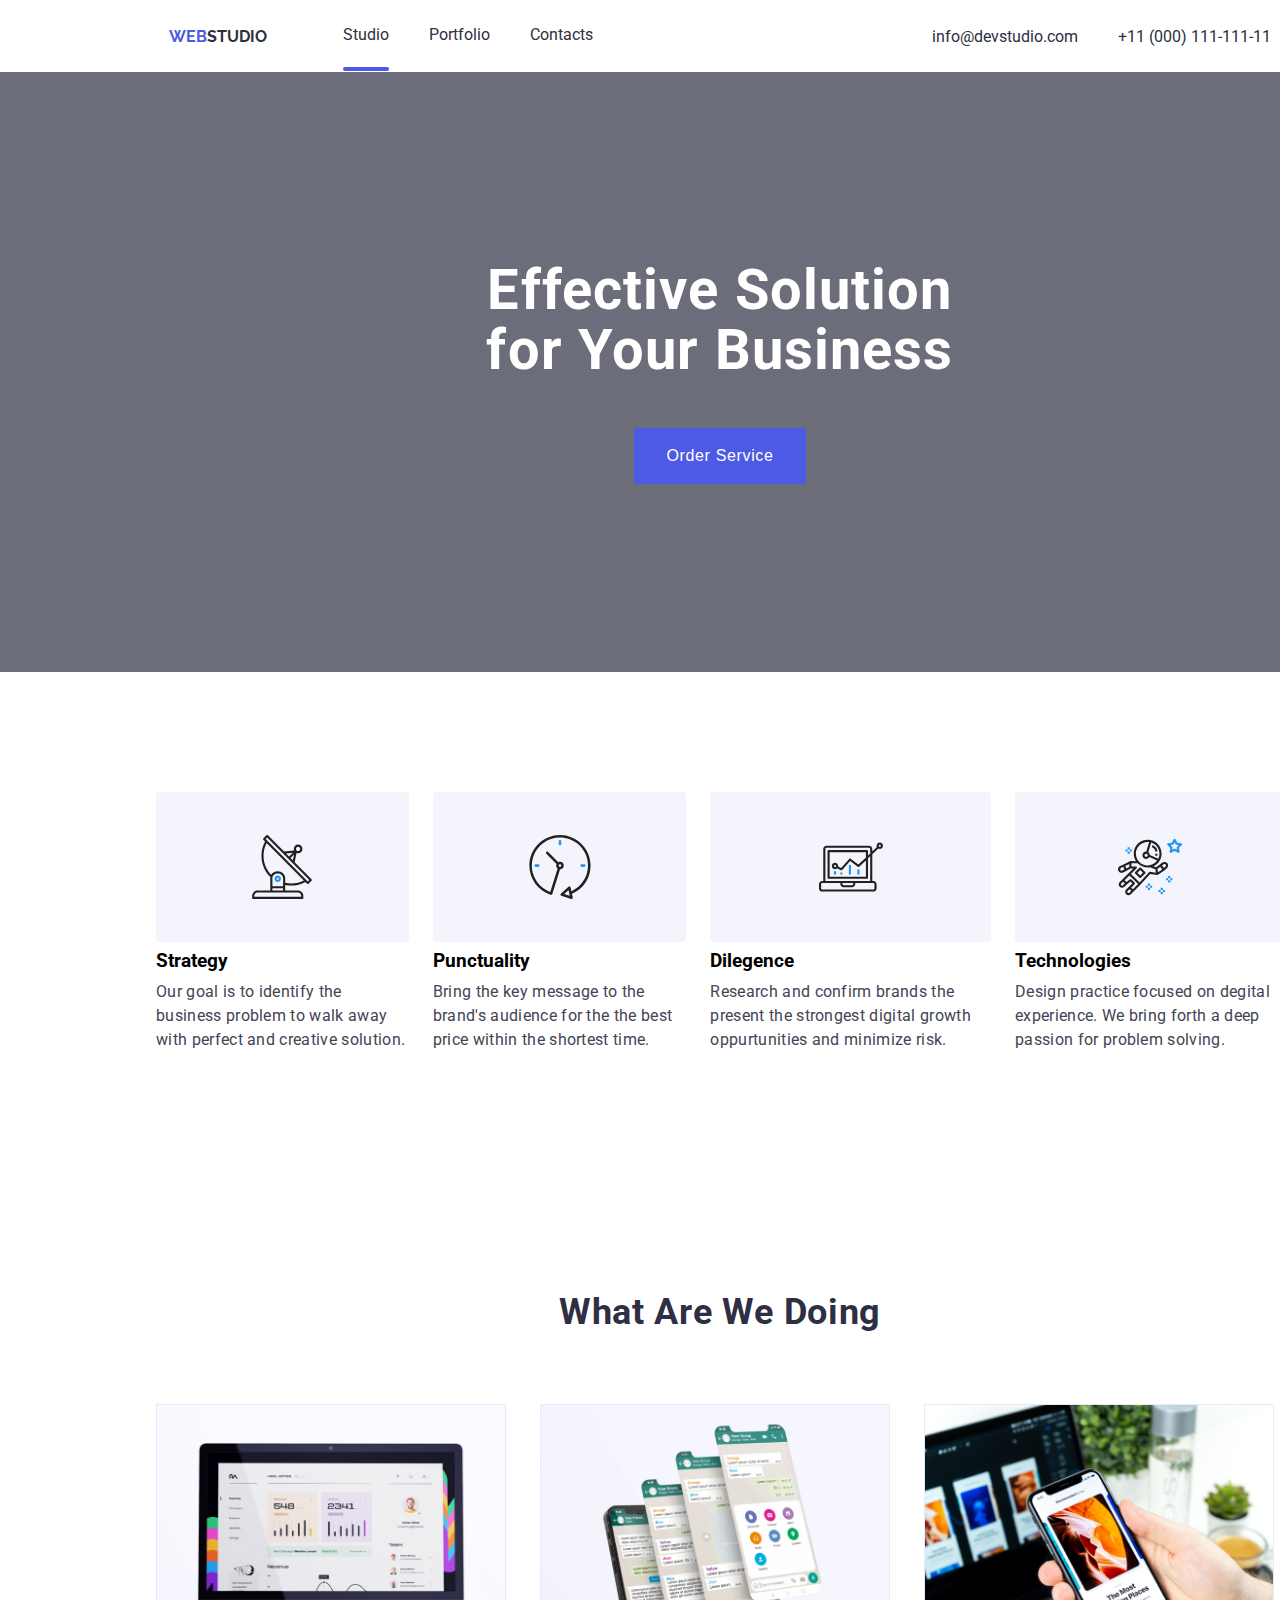
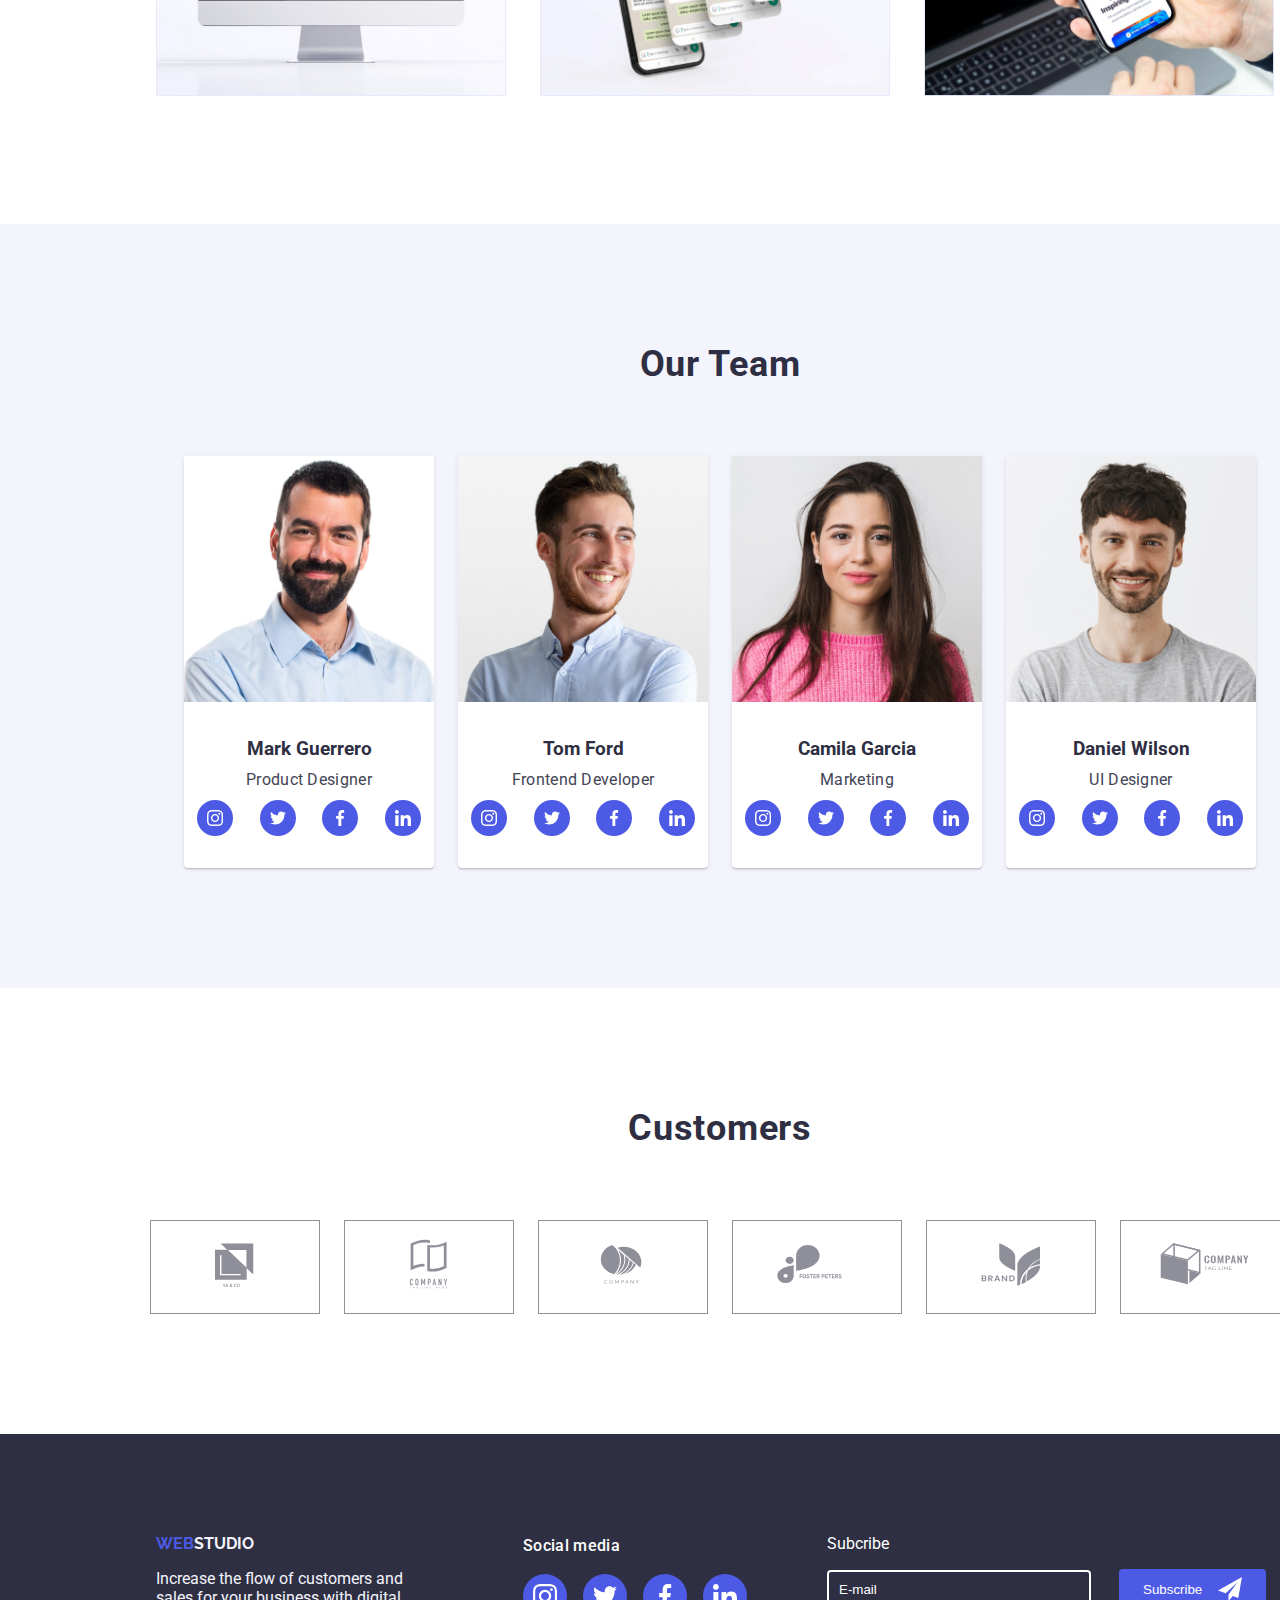
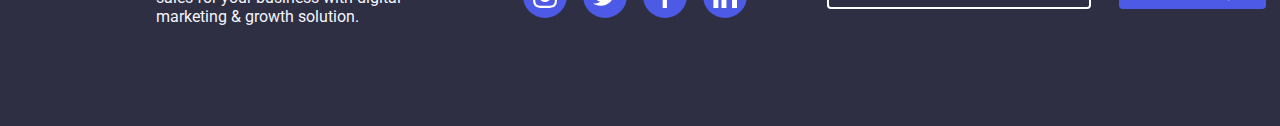
==== index.html @ 5766a7dd "Initial commit" ====
<!DOCTYPE html>
<html lang="en">
  <head>
    <meta charset="UTF-8" />
    <meta name="viewport" content="width=device-width, initial-scale=1.0" />
    <title>Homework#6</title>
    <link rel="preconnect" href="https://fonts.googleapis.com" />
    <link rel="preconnect" href="https://fonts.gstatic.com" crossorigin />
    <link
      href="https://fonts.googleapis.com/css2?family=Montserrat:wght@400;700&family=Roboto:wght@400;500;700;900&display=swap"
      rel="stylesheet"
    />
    <link rel="preconnect" href="https://fonts.googleapis.com" />
    <link rel="preconnect" href="https://fonts.gstatic.com" crossorigin />
    <link
      href="https://fonts.googleapis.com/css2?family=Montserrat:wght@400;700&family=Raleway:wght@800&family=Roboto:wght@400;500;700;900&display=swap"
      rel="stylesheet"
    />
    <link rel="stylesheet" href="./css/styles.css" />
  </head>
  <body>
    <!-- HEADER -->
    <header class="header container d-flex">
      <div class="d-flex">
        <a class="header-logo link" href="webstudio" alt="logo">
          <h4><span>WEB</span>STUDIO</h4>
        </a>
        <nav class="header-nav">
          <ul class="header-list list">
            <li>
              <a class="header-link link active" href="./index.html">Studio</a>
            </li>
            <li>
              <a class="header-link link" href="./portfolio.html">Portfolio</a>
            </li>
            <li>
              <a class="header-link link" href="contacts">Contacts</a>
            </li>
          </ul>
        </nav>
      </div>
      <ul class="header-contact list">
        <li>
          <a class="link contacts" href="mailto:info@devstudio.com"
            >info@devstudio.com</a
          >
        </li>
        <li>
          <a class="link cotacts" href="tel:+11(000)111-111-11"
            >+11 (000) 111-111-11</a
          >
        </li>
      </ul>
    </header>
    <!-- MAIN -->
    <main>
      <section class="hero hero-bg">
        <h1 class="hero-txt">
          Effective Solution <br />
          for Your Business
        </h1>
        <button type="button" class="hero-btn" data-modal-open>
          Order Service
        </button>
        <div class="backdrop is-hidden" data-modal>
          <div class="modal">
            <button type="button" class="modal-close-btn" data-modal-close>
              <svg width="18" height="18">
                <use href="./images/icons.svg#close"></use>
              </svg>
            </button>

            <h4 class="service-form-label">
              Leave your contacts and we will call you back
            </h4>
            <form class="service-form">
              <label for="name" class="service-label">
                <span class="input-label">Name</span>
                <input type="text" class="service-input" />
                <svg width="18" height="18" class="service-icon">
                  <use href="./images/icons.svg#person"></use>
                </svg>
              </label>
              <label for="name" class="service-label">
                <span class="input-label">Phone</span>
                <input type="text" class="service-input" />
                <svg width="18" height="18" class="service-icon">
                  <use href="./images/icons.svg#phone"></use>
                </svg>
              </label>
              <label for="name" class="service-label">
                <span class="input-label">Email</span>
                <input type="text" class="service-input" />
                <svg width="18" height="18" class="service-icon">
                  <use href="./images/icons.svg#email"></use>
                </svg>
              </label>
              <label for="comment" class="service-label">
                <span class="input-label">Comment</span>
                <textarea
                  class="service-comment"
                  rows="8"
                  placeholder="Text input"
                ></textarea>
              </label>
              <label for="agree" class="service-agree">
                <input type="checkbox" name="agree" class="agree-checkbox" />
                <svg width="16" height="16" class="agree-checkmark">
                  <use href="./images/icons.svg#checkbox"></use>
                </svg>
                <span class="agree-text">
                  I accept the terms and condition of the
                  <a href="#">Privacy Policy</a>
                </span>
              </label>
              <button class="modal-send" type="submit">Send</button>
            </form>
          </div>
        </div>
      </section>
      <section class="benefit-list section container d-flex">
        <ul class="list">
          <li class="benefit-item">
            <div class="benefit-list-icon">
              <svg width="64" hieght="64">
                <use href="./images/icons.svg#antenna-1"></use>
              </svg>
            </div>
            <h3>Strategy</h3>
            <p class="p-text">
              Our goal is to identify the business problem to walk away with
              perfect and creative solution.
            </p>
          </li>
          <li class="benefit-item">
            <div class="benefit-list-icon">
              <svg width="64" hieght="64">
                <use href="./images/icons.svg#clock-1"></use>
              </svg>
            </div>
            <h3>Punctuality</h3>
            <p class="p-text">
              Bring the key message to the brand's audience for the the best
              price within the shortest time.
            </p>
          </li>
          <li class="benefit-item">
            <div class="benefit-list-icon">
              <svg width="64" hieght="64">
                <use href="./images/icons.svg#diagram-1"></use>
              </svg>
            </div>
            <h3>Dilegence</h3>
            <p class="p-text">
              Research and confirm brands the present the strongest digital
              growth oppurtunities and minimize risk.
            </p>
          </li>
          <li class="benefit-item">
            <div class="benefit-list-icon">
              <svg width="64" hieght="64">
                <use href="./images/icons.svg#astronaut-1"></use>
              </svg>
            </div>
            <h3>Technologies</h3>
            <p class="p-text">
              Design practice focused on degital experience. We bring forth a
              deep passion for problem solving.
            </p>
          </li>
        </ul>
      </section>

      <section class="wedo section container">
        <h2 class="section-title">What Are We Doing</h2>
        <ul class="list">
          <li class="wedo-item">
            <img
              src="./images/img1_Rectangle.jpg"
              alt="Desktop Monitoring"
              width="350"
            />
          </li>
          <li class="wedo-item">
            <img
              src="./images/img2_Rectangle.jpg"
              alt="Mobile Monitoring"
              width="350"
            />
          </li>
          <li class="wedo-item">
            <img
              src="./images/img3_Rectangle.jpg"
              alt="Mobile and Desktop Monitoring"
              width="350"
            />
          </li>
        </ul>
      </section>

      <section class="team section container">
        <h2 class="section-title">Our Team</h2>
        <ul class="list">
          <li class="team-item">
            <img
              class="team-image"
              src="./images/img1_Tcard.jpg"
              alt="Photo of Product Designer"
              width="250"
            />
            <div class="team-caption">
              <h3 class="team-name">Mark Guerrero</h3>
              <p class="p-text">Product Designer</p>
              <div class="team-socials">
                <a class="team-socials-icon">
                  <svg width="16" height="16">
                    <use href="./images/icons.svg#instagram-2"></use>
                  </svg>
                </a>
                <a class="team-socials-icon">
                  <svg width="16" height="16">
                    <use href="./images/icons.svg#twitter-1"></use>
                  </svg>
                </a>
                <a class="team-socials-icon">
                  <svg width="16" height="16">
                    <use href="./images/icons.svg#facebook-1"></use>
                  </svg>
                </a>
                <a class="team-socials-icon">
                  <svg width="16" height="16">
                    <use href="./images/icons.svg#linkedin-1"></use>
                  </svg>
                </a>
              </div>
            </div>
          </li>
          <li class="team-item">
            <img
              class="team-image"
              src="./images/img2_Tcard.jpg"
              alt="Photo of Frontend Developer"
              width="250"
            />
            <div>
              <h3 class="team-name">Tom Ford</h3>
              <p class="p-text">Frontend Developer</p>
              <div class="team-socials">
                <a class="team-socials-icon">
                  <svg width="16" height="16">
                    <use href="./images/icons.svg#instagram-2"></use>
                  </svg>
                </a>
                <a class="team-socials-icon">
                  <svg width="16" height="16">
                    <use href="./images/icons.svg#twitter-1"></use>
                  </svg>
                </a>
                <a class="team-socials-icon">
                  <svg width="16" height="16">
                    <use href="./images/icons.svg#facebook-1"></use>
                  </svg>
                </a>
                <a class="team-socials-icon">
                  <svg width="16" height="16">
                    <use href="./images/icons.svg#linkedin-1"></use>
                  </svg>
                </a>
              </div>
            </div>
          </li>
          <li class="team-item">
            <img
              class="team-image"
              src="./images/img3_Tcard.jpg"
              alt="Photo of Marketing"
              width="250"
            />
            <div>
              <h3 class="team-name">Camila Garcia</h3>
              <p class="p-text">Marketing</p>
              <div class="team-socials">
                <a class="team-socials-icon">
                  <svg width="16" height="16">
                    <use href="./images/icons.svg#instagram-2"></use>
                  </svg>
                </a>
                <a class="team-socials-icon">
                  <svg width="16" height="16">
                    <use href="./images/icons.svg#twitter-1"></use>
                  </svg>
                </a>
                <a class="team-socials-icon">
                  <svg width="16" height="16">
                    <use href="./images/icons.svg#facebook-1"></use>
                  </svg>
                </a>
                <a class="team-socials-icon">
                  <svg width="16" height="16">
                    <use href="./images/icons.svg#linkedin-1"></use>
                  </svg>
                </a>
              </div>
            </div>
          </li>
          <li class="team-item">
            <img
              class="team-image"
              src="./images/img4_Tcard.jpg"
              alt="Photo of UI Designer"
              width="250"
            />
            <div>
              <h3 class="team-name">Daniel Wilson</h3>
              <p class="p-text">UI Designer</p>
              <div class="team-socials">
                <a class="team-socials-icon">
                  <svg width="16" height="16">
                    <use href="./images/icons.svg#instagram-2"></use>
                  </svg>
                </a>
                <a class="team-socials-icon">
                  <svg width="16" height="16">
                    <use href="./images/icons.svg#twitter-1"></use>
                  </svg>
                </a>
                <a class="team-socials-icon">
                  <svg width="16" height="16">
                    <use href="./images/icons.svg#facebook-1"></use>
                  </svg>
                </a>
                <a class="team-socials-icon">
                  <svg width="16" height="16">
                    <use href="./images/icons.svg#linkedin-1"></use>
                  </svg>
                </a>
              </div>
            </div>
          </li>
        </ul>
      </section>
      <section class="customers container section">
        <h2 class="section-title">Customers</h2>
        <ul class="customers-list list">
          <li class="customer-icon">
            <a href="#">
              <svg width="104" height="56">
                <use href="./images/icons.svg#Logo-6"></use>
              </svg>
            </a>
          </li>
          <li class="customer-icon">
            <a href="#">
              <svg width="104" height="56">
                <use href="./images/icons.svg#Logo-5"></use>
              </svg>
            </a>
          </li>
          <li class="customer-icon">
            <a href="#">
              <svg width="104" height="56">
                <use href="./images/icons.svg#Logo-4"></use>
              </svg>
            </a>
          </li>
          <li class="customer-icon">
            <a href="#">
              <svg width="104" height="56">
                <use href="./images/icons.svg#Logo-2"></use>
              </svg>
            </a>
          </li>
          <li class="customer-icon">
            <a href="#">
              <svg width="104" height="56">
                <use href="./images/icons.svg#Logo"></use>
              </svg>
            </a>
          </li>
          <li class="customer-icon">
            <a href="#">
              <svg width="104" height="56">
                <use href="./images/icons.svg#Logo-1"></use>
              </svg>
            </a>
          </li>
        </ul>
      </section>
    </main>
    <footer class="footer container d-flex">
      <div>
        <a class="footer-logo" href="webstudio" alt="logo"
          ><h4><span>WEB</span>STUDIO</h4></a
        >
        <p class="footer-text">
          Increase the flow of customers and<br />
          sales for your business with digital<br />
          marketing & growth solution.
        </p>
      </div>
      <div class="footer-socials-container">
        <h3>Social media</h3>
        <div class="footer-socials">
          <a class="footer-socials-icon">
            <svg width="24" height="24">
              <use href="./images/icons.svg#instagram-2"></use>
            </svg>
          </a>
          <a class="footer-socials-icon">
            <svg width="24" height="24">
              <use href="./images/icons.svg#twitter-1"></use>
            </svg>
          </a>
          <a class="footer-socials-icon">
            <svg width="24" height="24">
              <use href="./images/icons.svg#facebook-1"></use>
            </svg>
          </a>
          <a class="footer-socials-icon">
            <svg width="24" height="24">
              <use href="./images/icons.svg#linkedin-1"></use>
            </svg>
          </a>
        </div>
      </div>
      <div class="footer-sub">
        <p class="footer-sub-text">Subcribe</p>
        <form>
          <input type="text" placeholder="E-mail" class="input-sub" />
          <button class="btn-sub" type="submit">
            Subscribe
            <svg width="24" height="24">
              <use href="./images/icons.svg#send"></use>
            </svg>
          </button>
        </form>
      </div>
    </footer>
    <script src="./js/modal.js" type="text/javascript"></script>
  </body>
</html>
---- css/styles.css ----
* {
  margin: 0;
  padding: 0;
  box-sizing: border-box;
}
:root {
  --IRIS: #4d5ae5;
  --NAVY-BLUE: #2e2f42;
  --WHITE: #fff;
  --SLATE: #434455;
  --LIGHT-SLATE: #8e8f99;
  --CLOUD: #f4f4fd;
  --CORNFLOWER: #e7e9fc;
  --DAIRY: #fcfcfc;
  --NAVY-BLUE-modal: rgba(46, 47, 66, 0.4);
}
/* General Style */
body {
  font-family: "Roboto", sans-serif;
  width: fit-content;
  margin: 0 auto;
}
.link {
  text-decoration: none;
  color: var(--NAVY-BLUE);
}
.list {
  display: flex;
  list-style: none;
  gap: 24px;
}
.p-text {
  color: var(--SLATE);
  font-size: 16px;
  font-weight: 400;
  line-height: 24px;
  /* 150% */
  letter-spacing: 0.32px;
}
.section-title {
  text-align: center;
  color: var(--NAVY-BLUE);
}
.team-name {
  color: var(--NAVY-BLUE);
}
.container {
  width: 1440px;
}
.d-flex {
  display: flex;
}
.section {
  padding-top: 120px;
  padding-bottom: 120px;
}
.active::after {
  content: " ";
  display: block;
  height: 4px;
  width: 100%;
  border-radius: 2px;
  background-color: var(--IRIS);
  position: relative;
  top: 23px;
}
/* .header-link {
  content: " ";
  display: block;
  height: 4px;
  width: 100%;
  border-radius: 2px;
  background-color: var(--IRIS);
  position: relative;
  top: 23px;
} */

/* End of General Style */

/* Header Section (NAV) */
.header {
  justify-content: space-around;
  align-items: center;
  height: 72px;
}
.header .d-flex {
  align-items: center;
}
.header .list {
  gap: 40px;
}
.header .link .list {
  font-size: 16px;
  font-weight: 500;
  line-height: 24px;
  /* 150% */
  letter-spacing: 0.32px;
}
.header-logo {
  color: var(--NAVY-BLUE);
  font-family: Raleway;
  font-weight: 800;
  margin-right: 76px;
}

.header-logo span {
  color: var(--IRIS);
}
.header-logo:hover {
  color: var(--IRIS);
}
.link:hover {
  color: var(--IRIS);
  cursor: pointer;
}

/* End of Header Section (NAV) */

/* Hero Section */
.hero {
}
.hero-bg {
  background: linear-gradient(rgba(46, 47, 66, 0.7), rgba(46, 47, 66, 0.7)),
    url("../images/people-office-1.jpg");
  background-size: cover;
  background-repeat: no-repeat;
  padding-top: 188px;
  padding-bottom: 188px;
  text-align: center;
  width: 1440px;
}
.hero-txt {
  text-align: center;
  color: var(--WHITE);
  font-size: 56px;
  font-weight: 700;
  line-height: 60px;
  letter-spacing: 1.12px;
  /* text-transform: uppercase; */
}

.hero-btn {
  color: var(--WHITE);
  background-color: var(--IRIS);
  border: none;
  border-radius: 4px;
  padding: 16px 32px;
  margin-top: 48px;
  font-size: 16px;
  font-weight: 500;
  line-height: 24px;
  /* 150% */
  letter-spacing: 0.64px;
}
.hero-btn:hover {
  background-color: goldenrod;
  cursor: pointer;
}
.backdrop {
  background-color: var(--NAVY-BLUE-modal);
  position: fixed;
  top: 0;
  width: 100%;
  height: 100%;
  display: flex;
  align-items: center;
  justify-content: center;
  transition: opacity 250ms cubic-bezier(0.4, 0, 0.2, 1);
}
.modal {
  background-color: var(--DAIRY);
  width: 408px;
  /* height: 584px; */
  border-radius: 4px;
  padding: 24px;
  box-shadow: 0px 2px 1px 0px rgba(0, 0, 0, 0.2),
    0px 1px 3px 0px rgba(0, 0, 0, 0.12), 0px 1px 1px 0px rgba(0, 0, 0, 0.14);
}
.is-hidden {
  opacity: 0;
  pointer-events: none;
}
.modal-close-btn {
  border-radius: 100%;
  border: 1px solid rgba(0, 0, 0, 0.1);
  background-color: var(--CORNFLOWER);
  width: 30px;
  height: 30px;
  color: var(--NAVY-BLUE);
  margin-left: auto;
  display: block;
  transition: fill 250ms cubic-bezier(0.4, 0, 0.2, 1),
    border 250ms cubic-bezier(0.4, 0, 0.2, 1);
  cursor: pointer;
  display: flex;
  justify-content: center;
  align-items: center;
}
.modal-close-btn:hover {
  fill: currentColor;
  border: 1px solid currentColor;
}

.service-form-label {
  color: var(--NAVY-BLUE);
  text-align: center;
  font-family: Roboto;
  font-size: 16px;
  font-weight: 500;
  line-height: 24px; /* 150% */
  letter-spacing: 0.32px;
  margin-bottom: 16px;
  margin-top: 16px;
}

.service-label {
  display: flex;
  flex-direction: column;
  margin-bottom: 8px;
  width: 100%;
  position: relative;
}

.input-label {
  text-align: left;
  margin-bottom: 8px;
  color: var(--LIGHT-SLATE);
  font-family: Roboto;
  font-size: 12px;
  font-weight: 400;
  line-height: 14px; /* 116.667% */
  letter-spacing: 0.48px;
}

.service-input {
  padding: 12px 40px;
  border: 1px solid #2e2f42;
  border-radius: 4px;
  transition: 250ms;
  transition-property: color, border-color, background-color;
  transition-timing-function: cubic-bezier(0.4, 0, 0.2, 1);
}

.service-icon {
  position: absolute;
  top: 55%;
  left: 16px;
  /* fill: black; */
  transition: fill 250ms cubic-bezier(0.4, 0, 0.2, 1);
}
.service-input:focus + .service-icon,
.service-input:hover + .service-icon {
  fill: var(--IRIS);
  /* border: 2px solid var(--IRIS); */
}

.service-input:hover {
  border: 1px solid var(--IRIS);
}

.service-comment {
  border: 1px solid #2e2f42;
  border-radius: 4px;
  transition: 250ms;
  transition-property: color, border-color, background-color;
  transition-timing-function: cubic-bezier(0.4, 0, 0.2, 1);
  padding: 8px 16px;
  margin-bottom: 16px;
}

.service-comment:hover,
.service-comment:focus {
  border: 1px solid var(--IRIS);
}

.agree-text {
  color: var(--LIGHT-SLATE);
  font-family: Roboto;
  font-size: 12px;
  font-weight: 400;
  line-height: 14px;
  letter-spacing: 0.48px;
}
.service-agree {
  display: flex;
  align-items: center;
  justify-content: center;
}

.agree-checkbox {
  width: 16px;
  height: 16px;
  position: relative;
  left: 16px;
  opacity: 0;
}

.agree-checkmark {
  fill: none;
  margin-right: 8px;
  border: 1px solid black;
  border-radius: 2px;
  transition: 250ms;
  transition-property: border-color, background-color, fill;
  transition-timing-function: cubic-bezier(0.4, 0, 0.2, 1);
}

.service-agree .agree-checkbox:focus + .agree-checkmark,
.service-agree .agree-checkbox:checked:focus + .agree-checkmark {
  outline: 1px solid #212121;
}

.service-agree .agree-checkbox:checked + .agree-checkmark {
  background-color: var(--IRIS);
  border-color: var(--IRIS);
  fill: var(--WHITE);
  outline: none;
  stroke: var(--WHITE);
  stroke-width: 0.2;
}

.modal-send {
  padding: 16px 32px;
  background-color: var(--IRIS);
  color: var(--WHITE);
  border-radius: 4px;
  box-shadow: 0px 4px 4px 0px rgba(0, 0, 0, 0.15);
  border-color: transparent;

  text-align: center;
  font-family: Roboto;
  font-size: 16px;
  font-weight: 500;
  line-height: 24px; /* 150% */
  letter-spacing: 0.64px;
  margin-top: 24px;
}

.modal-send:hover {
  cursor: pointer;
}
/* End of Hero Section */

/* Benefit Section */
.benefit-list-icon {
  background: var(--CLOUD);
  display: flex;
  justify-content: center;
  align-items: center;
  border-radius: 4px;
  padding-top: 24px, 0;
  margin-bottom: 8px;
  transition: 1s;
}
.benefit-list-icon:hover,
.benefit-list-icon:focus {
  background-color: var(--IRIS);
  transition: 0s;
}
.benefit-list-icon:hover svg,
.benefit-list-icon:focus svg {
  fill: var(--WHITE);
}
.benefit-list {
  justify-content: center;
  align-items: center;
  padding-left: 156px;
  padding-right: 156px;
}
.benefit-list h3 {
  margin-bottom: 8px;
}

/* End of Benefit Section */

/* We Do Section */
.wedo {
}
.section-title {
  font-size: 36px;
  font-weight: 700;
  line-height: 40px;
  letter-spacing: 0.72px;
  text-transform: capitalize;
  margin-bottom: 72px;
}
.wedo-item {
  width: 360px;
  height: 300px;
}
.wedo .list {
  justify-content: center;
  align-items: center;
}
/* End of We Do Section */

/* Team Section */
.team {
  background-color: var(--CLOUD);
}
.team .list {
  justify-content: center;
  align-items: center;
  text-align: center;
}
.team .team-image {
  margin-bottom: 32px;
}
.team .team-item {
  padding-bottom: 32px;
  border-radius: 0px 0px 4px 4px;
  background: var(--WHITE);
  box-shadow: 0px 2px 1px 0px rgba(46, 47, 66, 0.08),
    0px 1px 1px 0px rgba(46, 47, 66, 0.16),
    0px 1px 6px 0px rgba(46, 47, 66, 0.08);
}
.team .p-text {
  margin-top: 8px;
  margin-bottom: 32;
}
.team-socials {
  display: flex;
  justify-content: space-around;
  padding-top: 8px;
}
.team-socials-icon {
  display: flex;
  justify-content: center;
  align-items: center;
  background-color: var(--IRIS);
  padding: 10px;
  border-radius: 50%;
  justify-content: center;
  align-items: center;
  transition: 1s;
}
.team-socials-icon svg {
  fill: var(--WHITE);
}
.team-socials-icon:hover,
.team-socials-icon:hover {
  padding: 15px;
  transition: 0s;
}
.team-socials-icon:hover svg {
  fill: red;
}
/* End of Team Section */

/* Portfolio Styling Section */
.portfolio {
  padding-top: 69px;
  padding-bottom: 120px;
}
.p-project {
  padding-top: 72px;
}
.buttons {
  /* text-align: center; */
  display: flex;
  justify-content: center;
  align-items: center;
  gap: 24px;
}
.p-button {
  color: var(--IRIS);
  border-radius: 4px;
  border: 1px solid var(--CORNFLOWER);
  background: var(--CLOUD);
  padding: 12px 24px;
  font-size: 16px;
  font-weight: 500;
  line-height: 24px;
  letter-spacing: 0.64px;
  transition: 1s;
}
.p-button:hover,
.p-button:focus {
  color: var(--WHITE);
  background-color: var(--IRIS);
  transition: 0s;
}
/* .p-project-img:hover img,
.p-project-img:focus img {
  opacity: 0.5;
  border: 2px solid var(--IRIS);
  transition: 0s;
} */

/* .portfolio  */
.p-project .p-list {
  width: 100%;
  flex-wrap: wrap;
  gap: 32px;
  justify-content: center;
  align-items: center;
}
.p-project .p-project-img img {
  width: 100%;
  display: block;
}
.p-project .p-project-img {
  width: 25%;
  border: 1px solid var(--CORNFLOWER);
}
.p-caption {
  flex-direction: column;
  padding: 32px 16px;
  background: var(--WHITE);
}
.p-caption-header {
  color: var(--NAVY-BLUE);
  font-size: 20px;
  font-weight: 500;
  line-height: 24px;
  letter-spacing: 0.4px;
  margin-bottom: 8px;
}
.p-project {
  overflow: hidden;
}
.project-image {
  position: relative;
  overflow: hidden;
}
.project-image-caption {
  position: absolute;
  background-color: rgba(77, 90, 229, 0.7);
  color: white;
  width: 100%;
  height: 100%;
  top: 0;
  left: 0;
  opacity: 0;
  transform: translateY(100%);
  transition: transform 250ms cubic-bezier(0.4, 0, 0.2, 1);
}
.p-project-img:hover .project-image-caption {
  opacity: 1;
  transform: translateY(0);
}
.project-image-caption {
  padding: 40px 32px;
}
/* End of Portfolio Styling Section */

/* Custmers Styling Section */
.customers-list {
  display: flex;
  justify-content: center;
  align-items: center;
  padding-left: 156;
  padding-right: 156;
}
.customer-icon {
  border: 1px solid var(--LIGHT-SLATE);
  padding: 16px 32px;
  transition: 1s;
}
.customer-icon svg {
  fill: var(--LIGHT-SLATE);
}
.customer-icon:hover,
.customer-icon:focus {
  border: 3px solid var(--IRIS);
  /* padding: 32px 64px; */
  transition: 0s;
}
.customer-icon:hover svg,
.customer-icon:focus {
  fill: var(--IRIS);
}

/* End of Custmers Styling Section */

/* Footer Section */
.footer {
  display: flex;
  padding: 100px;
  background-color: var(--NAVY-BLUE);
  padding-left: 156px;
  padding-right: 156px;
  color: var(--WHITE);
}
.footer-logo {
  text-decoration: none;
  color: var(--CLOUD);
  font-family: Raleway;
  font-weight: 800;
}
.footer-text {
  color: var(--CLOUD);
  margin-top: 16px;
}
.footer-logo span {
  color: var(--IRIS);
}
.footer-logo:hover {
  color: var(--IRIS);
}

/* Footer Socials Styling */
.footer-socials-container {
  padding-left: 120px;
  padding-right: 80px;
}
.footer-socials-container h3 {
  color: var(--WHITE);
  font-family: Roboto;
  font-size: 16px;
  font-weight: 500;
  line-height: 24px; /* 150% */
  letter-spacing: 0.32px;
}
.footer-socials {
  display: flex;
  justify-content: center;
  gap: 16px;
  margin-top: 16px;
}
.footer-socials-icon {
  display: flex;
  justify-content: center;
  align-items: center;
  background-color: var(--IRIS);
  padding: 10px;
  border-radius: 50%;
  justify-content: center;
  align-items: center;
  transition: 1s;
}
.footer-socials-icon svg {
  fill: var(--WHITE);
}
.footer-socials-icon:hover,
.footer-socials-icon:focus {
  /* padding: 15px; */
  transition: 0s;
}
.footer-socials-icon:hover svg,
.footer-socials-icon:focus svg {
  fill: red;
}
/* End Footer Socials Styling */

/* Subscribe Styling */
.footer-sub form {
  margin-top: 16px;
}
.input-sub {
  border: 2px solid var(--WHITE);
  background: none;
  border-radius: 4px;
  padding: 10px;
  width: 264px;
  color: var(--WHITE);
  background-color: none;
}
.input-sub::placeholder {
  color: var(--WHITE);
}
.btn-sub {
  display: inline-flex;
  align-items: center;
  gap: 16px;
  color: var(--WHITE);
  padding: 8px 24px;
  background-color: var(--IRIS);
  border: none;
  border-radius: 4px;
  margin-left: 24px;
}
.btn-sub svg {
  fill: var(--WHITE);
}
.btn-sub:hover {
  cursor: pointer;
}
/* End of Subscribe Styling */
/* End of Footer Section */
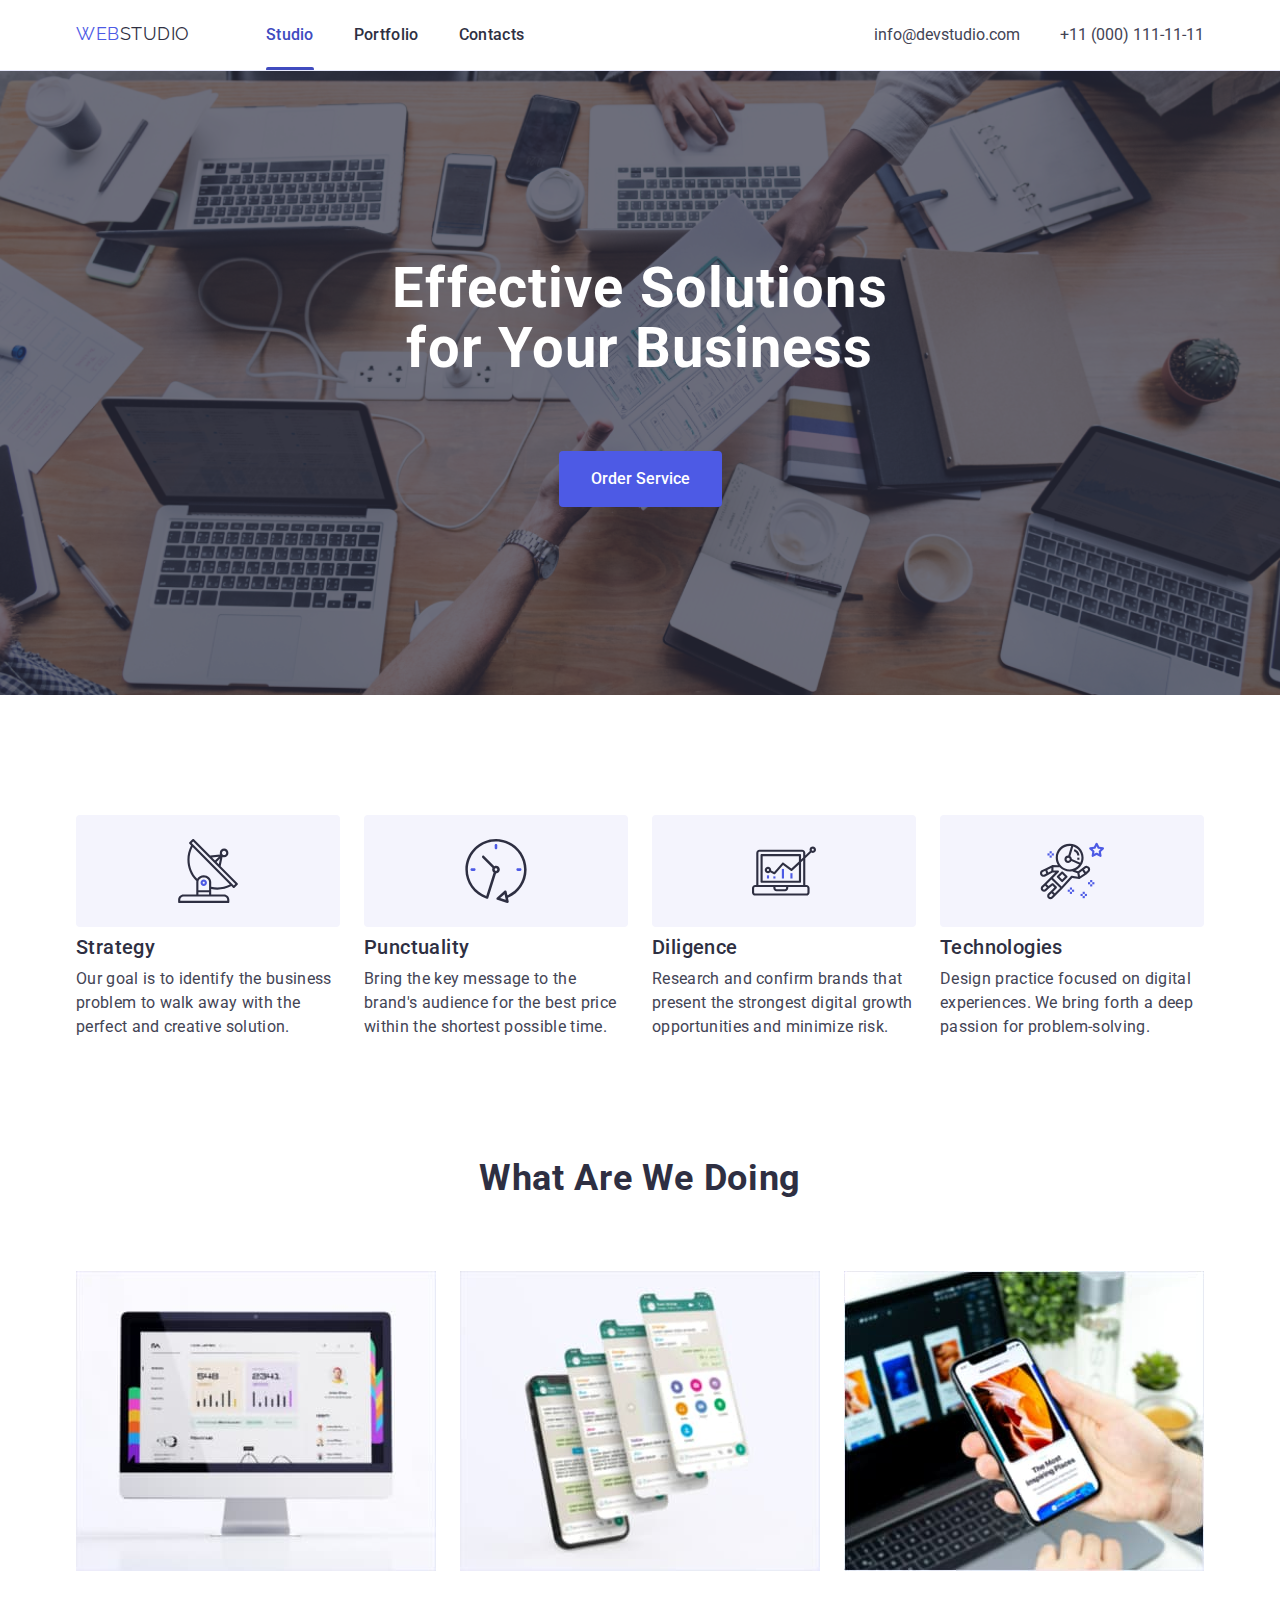
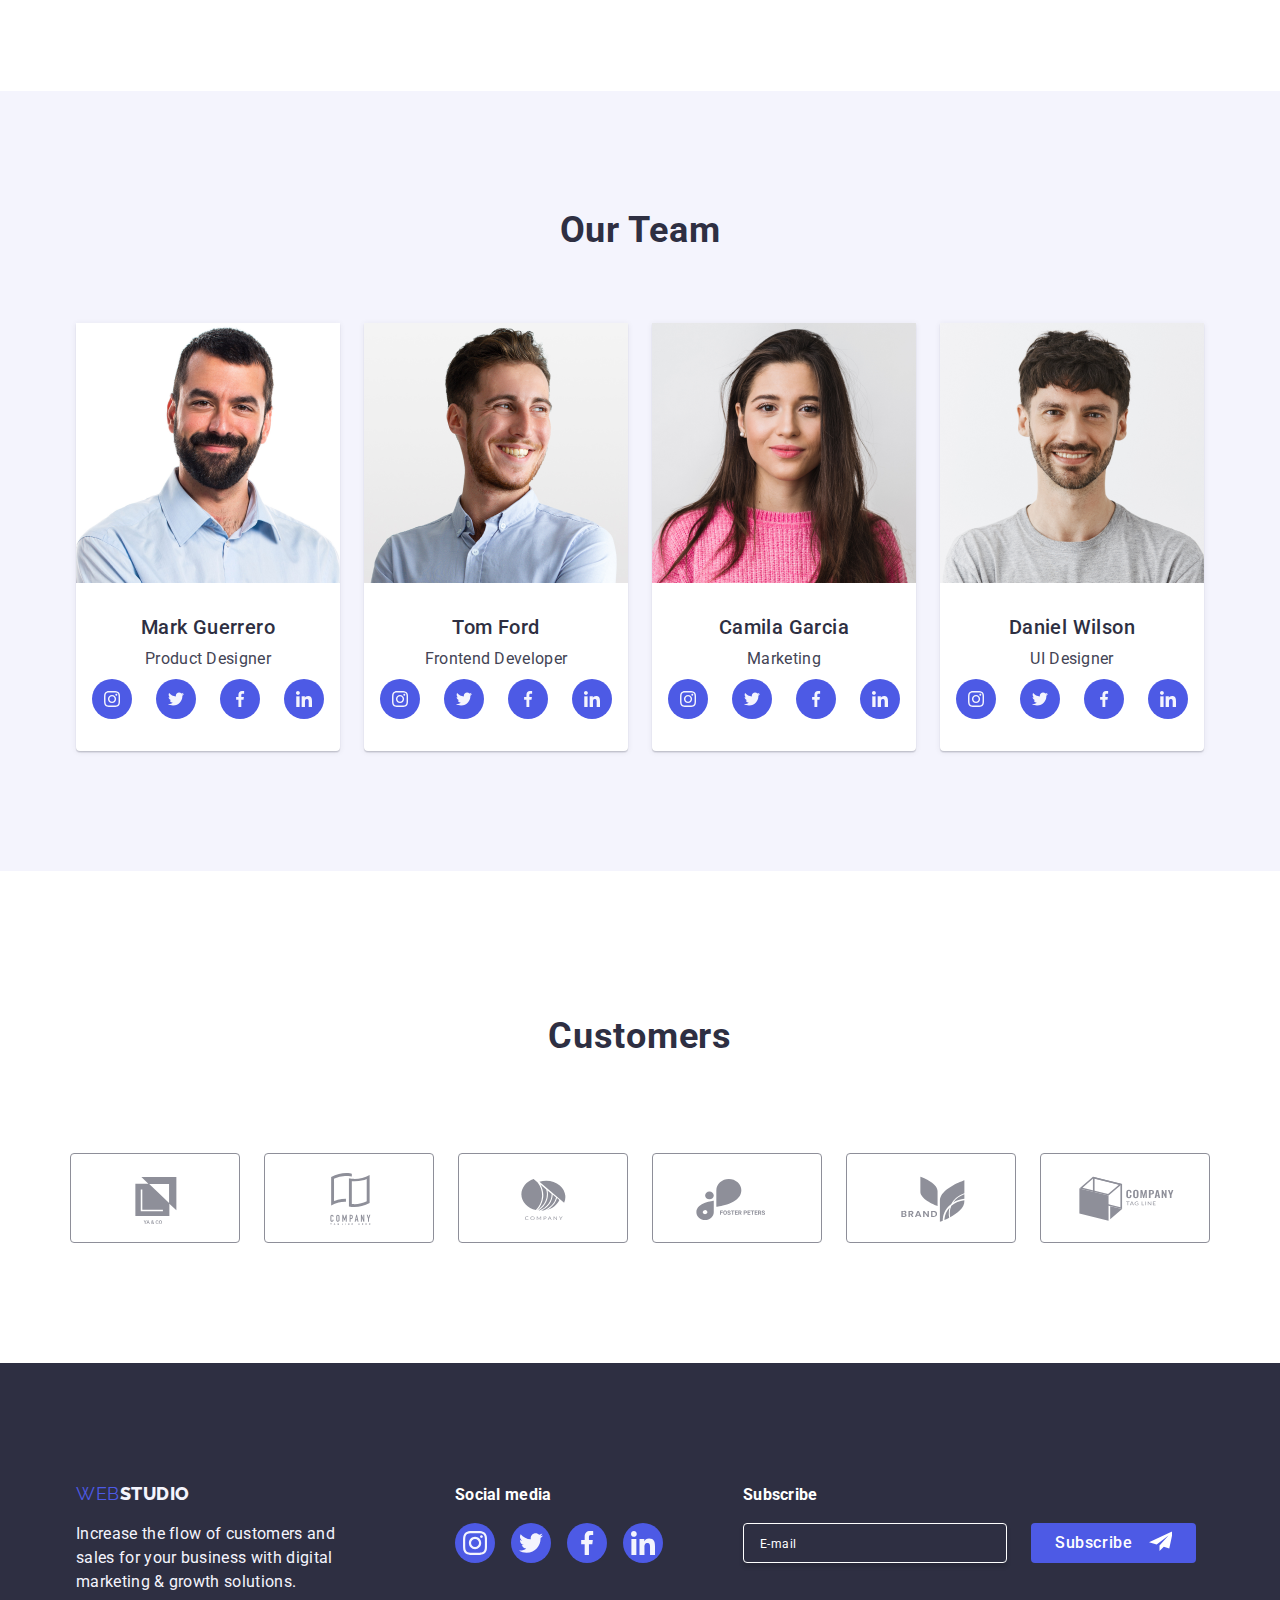
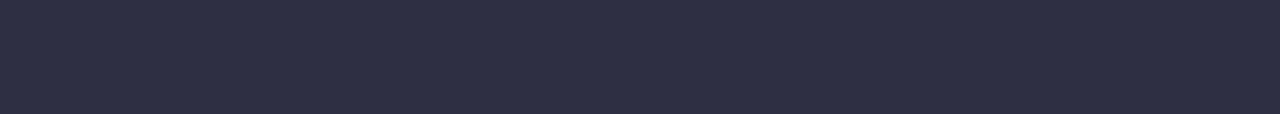
==== commit 58defe13: "revising some of the codes" ====
--- a/index.html
+++ b/index.html
@@ -1,441 +1,517 @@
 <!DOCTYPE html>
 <html lang="en">
-  <head>
-    <meta charset="UTF-8" />
-    <meta name="viewport" content="width=device-width, initial-scale=1.0" />
-    <title>Homework#6</title>
-    <link rel="preconnect" href="https://fonts.googleapis.com" />
-    <link rel="preconnect" href="https://fonts.gstatic.com" crossorigin />
-    <link
-      href="https://fonts.googleapis.com/css2?family=Montserrat:wght@400;700&family=Roboto:wght@400;500;700;900&display=swap"
-      rel="stylesheet"
-    />
-    <link rel="preconnect" href="https://fonts.googleapis.com" />
-    <link rel="preconnect" href="https://fonts.gstatic.com" crossorigin />
-    <link
-      href="https://fonts.googleapis.com/css2?family=Montserrat:wght@400;700&family=Raleway:wght@800&family=Roboto:wght@400;500;700;900&display=swap"
-      rel="stylesheet"
-    />
+<head>
+    <meta charset="UTF-8">
+    <meta name="viewport" content="width=device-width, initial-scale=1.0">
+    <meta http-equiv="x-ua-compatible" content="ie=edge">
+    <link rel="preconnect" href="https://fonts.googleapis.com">
+    <link rel="preconnect" href="https://fonts.gstatic.com" crossorigin>
+    <link href="https://fonts.googleapis.com/css2?family=Raleway:wght@800&family=Roboto:wght@400;500;700;900&display=swap"
+        rel="stylesheet">
+    <link rel="stylesheet" href="https://cdnjs.cloudflare.com/ajax/libs/modern-normalize/2.0.0/modern-normalize.min.css" />
     <link rel="stylesheet" href="./css/styles.css" />
-  </head>
-  <body>
-    <!-- HEADER -->
-    <header class="header container d-flex">
-      <div class="d-flex">
-        <a class="header-logo link" href="webstudio" alt="logo">
-          <h4><span>WEB</span>STUDIO</h4>
-        </a>
-        <nav class="header-nav">
-          <ul class="header-list list">
-            <li>
-              <a class="header-link link active" href="./index.html">Studio</a>
-            </li>
-            <li>
-              <a class="header-link link" href="./portfolio.html">Portfolio</a>
-            </li>
-            <li>
-              <a class="header-link link" href="contacts">Contacts</a>
-            </li>
-          </ul>
+    <title>Homework#7</title>
+</head>
+<body>
+    
+    <!-- header -->
+    <header class="header">
+        <div class="main-header-container container">
+            <nav class="navigation">
+            <a class="iris-logo" href="index.html">WEB<span class="header-text-logo-studio">STUDIO</span></a>
+            <ul class="nav-list">
+                <li class="nav-list-item">
+                    <a class="nav-list-item-link nav-active" href="./index.html">Studio</a>
+                </li>
+                
+                <li class="nav-list-item">
+                    <a class="nav-list-item-link" href="./portfolio.html">Portfolio</a>
+                </li>
+                
+                <li class="nav-list-item">
+                    <a class="nav-list-item-link" href="#">Contacts</a>
+                </li>
+            </ul>
         </nav>
-      </div>
-      <ul class="header-contact list">
-        <li>
-          <a class="link contacts" href="mailto:info@devstudio.com"
-            >info@devstudio.com</a
-          >
-        </li>
-        <li>
-          <a class="link cotacts" href="tel:+11(000)111-111-11"
-            >+11 (000) 111-111-11</a
-          >
-        </li>
-      </ul>
+            <address class="address">
+                <ul class="header-address">
+                    <li class="header-address-item">
+                        <a class="header-address-link" href="mail:info@devstudio.com">info@devstudio.com</a>
+                    </li>
+
+                    <li class="header-address-item">
+                        <a class="header-address-link" href="tel:+11(000)111-11-11">+11 (000) 111-11-11</a>
+                    </li>
+                </ul>
+            </address>
+
+        <!-- hamburger -->
+            <button class="menu-btn menu-toggle js-open-menu" aria-expanded="false" aria-controls="mob-menu">
+                <svg width="32" height="22" class="menu-btn-icon">
+                    <use href="./icon.svg#icon-menu"></use>
+                </svg>
+            </button>
+
+            <div class="mob-nav-container js-menu-container" id="mob-menu">
+                <button class="mob-menu-close menu-toggle js-close-menu" type="button">
+                    <svg width="8" height="8" class="mob-nav-close">
+                        <use href="icon.svg#mobile-close"></use>
+                    </svg>
+                </button>
+                
+                <ul class="mob-nav-menu">
+                    <li class="mob-nav-menu-item"><a class="mob-nav-menu-link mob-link mob-menu-active" href="index.html">Studio</a></li>
+                    <li class="mob-nav-menu-item"><a class="mob-nav-menu-link mob-link" href="portfolio.html">Portfolio</a></li>
+                    <li class="mob-nav-menu-item"><a class="mob-nav-menu-link mob-link" href="#">Contacts</a></li>
+                </ul>
+
+                <div class="mob-nav-address-link">
+                    <ul class="mob-nav-address">
+                        <li class="mob-nav-address-item"><a class="mob-address-link highlight" href="tel:+11(000)111-11-11">+11 000 111 11 11</a></li>
+                        <li class="mob-nav-address-item"><a class="mob-address-info" href="mail:info@devstudio.com">info@devstudio.com</a></li>
+                    </ul>
+                
+                    <ul class="mob-nav-social-media-item">
+                        <li class="mob-nav-social-media-list">
+                            <a class="mob-nav-social-media-link" href="#">
+                            <svg class="mob-nav-social-media-icon">
+                                <use href="./icon.svg#icon-instagram"></use>
+                            </svg>
+                            </a>
+                        </li>
+
+                        <li class="mob-nav-social-media-list">
+                            <a class="mob-nav-social-media-link" href="#">
+                                <svg class="mob-nav-social-media-icon">
+                                    <use href="./icon.svg#icon-twitter"></use>
+                                </svg>
+                            </a>
+                        </li>
+
+                        <li class="mob-nav-social-media-list">
+                            <a class="mob-nav-social-media-link" href="#">
+                                <svg class="mob-nav-social-media-icon">
+                                    <use href="./icon.svg#icon-facebook"></use>
+                                </svg>
+                            </a>
+                        </li>
+
+                        <li class="mob-nav-social-media-list">
+                            <a class="mob-nav-social-media-link" href="#">
+                                <svg class="mob-nav-social-media-icon">
+                                    <use href="./icon.svg#icon-linkedin"></use>
+                                </svg>
+                            </a>
+                        </li>
+                    </ul>
+            </div>
+        </div>
+    </div>
     </header>
-    <!-- MAIN -->
+
+<!-- main -->
     <main>
-      <section class="hero hero-bg">
-        <h1 class="hero-txt">
-          Effective Solution <br />
-          for Your Business
-        </h1>
-        <button type="button" class="hero-btn" data-modal-open>
-          Order Service
-        </button>
-        <div class="backdrop is-hidden" data-modal>
-          <div class="modal">
-            <button type="button" class="modal-close-btn" data-modal-close>
-              <svg width="18" height="18">
-                <use href="./images/icons.svg#close"></use>
-              </svg>
+        <!-- Hero Section -->
+        <section class="hero-section section">
+            <div class="container">
+                <h1 class="hero-title">Effective Solutions<br>for Your Business</h1>
+                <button class="order-btn active" type="button" data-modal-open>Order Service</button>
+            </div>
+        </section>
+
+        <!-- section 1 -->
+        <section class="adv-section">  
+            <div class="container section-container">
+                <ul class="adv-list">
+                    <li class="adv-item">
+                        <svg class="adv-icon icon-strat">
+                            <use href="./icon.svg#icon-strat"></use>
+                        </svg>
+                            <h2 class="adv-title">Strategy</h2>
+                            <p class="adv-description">Our goal is to identify the business problem to walk away with the perfect and creative solution.</p>
+                    </li>
+
+                    <li class="adv-item">
+                        <svg class="adv-icon icon-punc">
+                            <use href="./icon.svg#icon-punc"></use>
+                        </svg>
+                        <h2 class="adv-title">Punctuality</h2>
+                        <p class="adv-description">Bring the key message to the brand's audience for the best price within the shortest possible time.</p>
+                    </li>
+                
+                    <li class="adv-item">
+                        <svg class="adv-icon icon-dili">
+                            <use href="./icon.svg#icon-diligence"></use>
+                        </svg>
+                        <h2 class="adv-title">Diligence</h2>
+                        <p class="adv-description">Research and confirm brands that present the strongest digital growth opportunities and minimize risk.</p>
+                    </li>                   
+            
+                    <li class="adv-item">
+                        <svg class="adv-icon icon-tech">
+                            <use href="./icon.svg#icon-tech"></use>
+                        </svg>
+                        <h2 class="adv-title">Technologies</h2>
+                        <p class="adv-description">Design practice focused on digital experiences. We bring forth a deep passion for problem-solving.</p>
+                    </li>
+                </ul>
+            </div>
+        </section>
+
+        <!-- section-2 -->
+        <section class="what-are-we-doing-section section">
+            <div class="container section-container">
+                <h1 class="what-are-we-doing-title title">What Are We Doing</h1>
+                    <ul class="what-are-we-doing-list">
+                        <li class="what-are-we-doing-item">
+                            <img srcset="./images/img-1.jpg 1x, ./images/img-1@2x.jpg 2x" src="./images/img-1.jpg" alt="img-1" width="360" height="300">
+                        </li>
+
+                        <li class="what-are-we-doing-item">
+                            <img srcset="./images/img-2.jpg 1x, ./images/img-2@2x.jpg 2x" src="./images/img-2.jpg" alt="img-2" width="360" height="300">
+                        </li>
+
+                        <li class="what-are-we-doing-item">
+                            <img srcset="./images/img-3.jpg 1x, ./images/img-3@2x.jpg 2x" src="./images/img-3.jpg" alt="img-3" width="360" height="300">
+                        </li>
+                    </ul>
+            </div>
+        </section>
+
+        <!-- section-3 -->
+        <section class="our-team-section section">
+            <div class="container">
+            <h1 class="our-team-title title">Our Team</h1>
+                <ul class="our-team-list">
+                    <li class="our-team-item">
+                        <img class="our-team-img" srcset="./images/img-team-1.jpg 1x, ./images/img-team-1@2x.jpg 2x" src="./images/img-team-1.jpg"  alt="mark-guerrero-profile-picture" width="264">
+                        <div class="our-team-item-container">
+                            <h2 class="our-team-name">Mark Guerrero</h2>
+                            <p class="our-team-position">Product Designer</p>
+                            
+                            <ul class="social-media-list">
+                                <li class="social-media-items">
+                                    <a class="social-media-link" href="#">
+                                    <svg class="social-media-icon icon-instagram">
+                                        <use href="./icon.svg#icon-instagram"></use>
+                                    </svg></a>
+                                </li>
+                                    
+                                <li class="social-media-items">
+                                    <a class="social-media-link" href="#">
+                                    <svg class="social-media-icon icon-twitter">
+                                        <use href="./icon.svg#icon-twitter"></use>
+                                    </svg></a>
+                                </li>
+
+                                <li class="social-media-items">
+                                    <a class="social-media-link" href="#">
+                                    <svg class="social-media-icon icon-facebook">
+                                        <use href="./icon.svg#icon-facebook"></use>
+                                    </svg></a>
+                                </li>
+
+                                <li class="social-media-items">
+                                <a class="social-media-link" href="#">
+                                    <svg class="social-media-icon icon-linkedin">
+                                        <use href="./icon.svg#icon-linkedin"></use>
+                                    </svg></a>
+                                </li>
+                            </ul>
+                        </div>
+                    </li>
+
+                    <li class="our-team-item">
+                        <img srcset="./images/img-team-2.jpg 1x, ./images/img-team-2@2x.jpg 2x" src="./images/img-team-2.jpg" alt="tom-ford-profile-picture" width="264" height="260" >
+                        <div class="our-team-item-container">
+                            <h2 class="our-team-name">Tom Ford</h2>
+                            <p class="our-team-position">Frontend Developer</p>
+                            
+                            <ul class="social-media-list">
+                                <li class="social-media-items">
+                                <a class="social-media-link" href="#">
+                                    <svg class="social-media-icon icon-instagram">
+                                        <use href="./icon.svg#icon-instagram"></use>
+                                    </svg></a>
+                                </li>
+                            
+                                <li class="social-media-items">
+                                <a class="social-media-link" href="#">
+                                    <svg class="social-media-icon icon-twitter">
+                                        <use href="./icon.svg#icon-twitter"></use>
+                                    </svg></a>
+                                </li>
+                            
+                                <li class="social-media-items">
+                                <a class="social-media-link" href="#">
+                                    <svg class="social-media-icon icon-facebook">
+                                        <use href="./icon.svg#icon-facebook"></use>
+                                    </svg></a>
+                                </li>
+                            
+                                <li class="social-media-items">
+                                <a class="social-media-link" href="#">
+                                    <svg class="social-media-icon icon-linkedin">
+                                        <use href="./icon.svg#icon-linkedin"></use>
+                                    </svg></a>
+                                </li>
+                            </ul>
+                        </div>
+                    </li>
+
+                    <li class="our-team-item">
+                    <img srcset="./images/img-team-3.jpg 1x, ./images/img-team-3@2x.jpg 2x" src="./images/img-team-3.jpg" alt="camila-garcia-profile-picture" width="264" height="260" >
+                        <div class="our-team-item-container">
+                            <h2 class="our-team-name">Camila Garcia</h2>
+                            <p class="our-team-position">Marketing</p>
+                            
+                            <ul class="social-media-list">
+                                <li class="social-media-items">
+                                <a class="social-media-link" href="#">
+                                    <svg class="social-media-icon icon-instagram">
+                                        <use href="./icon.svg#icon-instagram"></use>
+                                    </svg></a>
+                                </li>
+                            
+                                <li class="social-media-items">
+                                <a class="social-media-link" href="#">
+                                    <svg class="social-media-icon icon-twitter">
+                                        <use href="./icon.svg#icon-twitter"></use>
+                                    </svg></a>
+                                </li>
+                            
+                                <li class="social-media-items">
+                                <a class="social-media-link" href="#">
+                                    <svg class="social-media-icon icon-facebook">
+                                        <use href="./icon.svg#icon-facebook"></use>
+                                    </svg></a>
+                                </li>
+                            
+                                <li class="social-media-items">
+                                <a class="social-media-link" href="#">
+                                    <svg class="social-media-icon icon-linkedin">
+                                        <use href="./icon.svg#icon-linkedin"></use>
+                                    </svg></a>
+                                </li>
+                            </ul>
+                        </div>
+                    </li>
+
+                    <li class="our-team-item">
+                    <img srcset="./images/img-team-4.jpg 1x, ./images/img-team-4@2x.jpg 2x" src="./images/img-team-4.jpg" alt="daniel-wilson-profile-picture" width="264" height="260" >
+                        <div class="our-team-item-container">
+                            <h2 class="our-team-name">Daniel Wilson</h2>
+                            <p class="our-team-position">UI Designer</p>
+                            
+                            <ul class="social-media-list">
+                                <li class="social-media-items">
+                                <a class="social-media-link" href="#">
+                                    <svg class="social-media-icon icon-instagram">
+                                        <use href="./icon.svg#icon-instagram"></use>
+                                    </svg></a>
+                                </li>
+                            
+                                <li class="social-media-items">
+                                <a class="social-media-link" href="#">
+                                    <svg class="social-media-icon icon-twitter">
+                                        <use href="./icon.svg#icon-twitter"></use>
+                                    </svg></a>
+                                </li>
+                            
+                                <li class="social-media-items">
+                                <a class="social-media-link" href="#">
+                                    <svg class="social-media-icon icon-facebook">
+                                        <use href="./icon.svg#icon-facebook"></use>
+                                    </svg></a>
+                                </li>
+                            
+                                <li class="social-media-items">
+                                <a class="social-media-link" href="#">
+                                    <svg class="social-media-icon icon-linkedin">
+                                        <use href="./icon.svg#icon-linkedin"></use>
+                                    </svg></a>
+                                </li>
+                            </ul>
+                        </div>
+                    </li>
+                </ul>
+            </div>            
+        </section>
+
+        <!-- section 4 -->
+        <section class="customer-section">
+            <div class="customer-container container">
+                <h2 class="customer-title title">Customers</h2>
+                <ul class="customer-list">
+                    <li class="customer-list-item">
+                    <a class="customer-list-item-link" href="">
+                        <svg class="customer-icon-svg">
+                            <use href="./icon.svg#customer1"></use>
+                        </svg>
+                    </a>
+                    </li>
+
+                    <li class="customer-list-item">
+                    <a class="customer-list-item-link" href="">
+                        <svg class="customer-icon-svg">
+                            <use class="customer-svg" xlink:href="./icon.svg#customer2"></use>
+                        </svg>
+                    </a>
+                    </li>
+
+                    <li class="customer-list-item">
+                        <a class="customer-list-item-link" href="">
+                            <svg class="customer-icon-svg">
+                                <use href="./icon.svg#customer3"></use>
+                            </svg>
+                        </a>
+                    </li>
+
+                    <li class="customer-list-item">
+                        <a class="customer-list-item-link" href="">
+                            <svg class="customer-icon-svg">
+                                <use href="./icon.svg#customer4"></use>
+                            </svg>
+                        </a>
+                    </li>
+
+                    <li class="customer-list-item">
+                        <a class="customer-list-item-link" href="">
+                            <svg class="customer-icon-svg">
+                                <use href="./icon.svg#customer5"></use>
+                            </svg>
+                        </a>
+                    </li>
+
+                    <li class="customer-list-item">
+                        <a class="customer-list-item-link" href="">
+                            <svg class="customer-icon-svg">
+                                <use href="./icon.svg#customer6"></use>
+                            </svg>
+                        </a>
+                    </li>
+                </ul>
+            </div>
+        </section>
+    </main>
+
+    <!-- Footer -->
+
+    <footer class="footer">
+        <div class="footer-container container try">
+            <div class="footer-text-logo-text">
+                <a class="iris-logo" href="#header">WEB<span class="footer-text-logo-studio">STUDIO</span></a>
+                <p class="footer-text">Increase the flow of customers and <br>sales for your business with digital<br>marketing & growth solutions.</p>
+            </div>
+            <div class="footer-social-media">
+                <h2 class="social-media-title">Social media</h2>
+                <ul class="footer-social-media-list">
+                    <li class="footer-social-media-item">
+                        <a class="footer-social-media-link" href="#">   
+                            <svg class="footer-social-media-icon icon-instagram">
+                                <use href="./icon.svg#icon-instagram"></use>
+                            </svg>
+                        </a>
+                    </li>
+                    <li class="footer-social-media-item">
+                        <a class="footer-social-media-link" href="#">
+                            <svg class="footer-social-media-icon icon-twitter">
+                                <use href="./icon.svg#icon-twitter"></use>
+                            </svg>
+                        </a>
+                    </li>
+                    <li class="footer-social-media-item">
+                        <a class="footer-social-media-link" href="#">
+                            <svg class="footer-social-media-icon icon-facebook">
+                                <use href="./icon.svg#icon-facebook"></use>
+                            </svg>
+                        </a>
+                    </li>
+                    <li class="footer-social-media-item">
+                        <a class="footer-social-media-link" href="#">
+                            <svg class="footer-social-media-icon icon-linkedin">
+                                <use href="./icon.svg#icon-linkedin"></use>
+                            </svg>
+                        </a>
+                    </li>
+                </ul>
+            </div> 
+            <form action class="footer-email-form">
+                <div class="footer-subs-form">
+                    <h2 class="social-media-title subs-title">Subscribe</h2>
+                        <label class="footer-email">
+                            <input class="email-box" type="email" name="email" placeholder="E-mail" required>   
+                        </label>
+                </div>
+                
+                <div class="subs-btn-email">
+                    <button class="subs-btn" type="submit">Subscribe
+                        <svg class="subs-btn-icon">
+                            <use href="./icon.svg#icon-subscribe"></use>
+                        </svg>
+                    </button>
+                </div>
+            </form>
+        </div>
+    </footer>
+
+    <!-- Modal -->
+
+    <div class="modal is-hidden" data-modal>
+        <div class="modal-content">
+            <button type="button" class="modal-close" data-modal-close>
+                <svg class="close-btn">
+                    <use href="./icon.svg#icon-close"></use>
+                </svg>
             </button>
-
-            <h4 class="service-form-label">
-              Leave your contacts and we will call you back
-            </h4>
-            <form class="service-form">
-              <label for="name" class="service-label">
-                <span class="input-label">Name</span>
-                <input type="text" class="service-input" />
-                <svg width="18" height="18" class="service-icon">
-                  <use href="./images/icons.svg#person"></use>
-                </svg>
-              </label>
-              <label for="name" class="service-label">
-                <span class="input-label">Phone</span>
-                <input type="text" class="service-input" />
-                <svg width="18" height="18" class="service-icon">
-                  <use href="./images/icons.svg#phone"></use>
-                </svg>
-              </label>
-              <label for="name" class="service-label">
-                <span class="input-label">Email</span>
-                <input type="text" class="service-input" />
-                <svg width="18" height="18" class="service-icon">
-                  <use href="./images/icons.svg#email"></use>
-                </svg>
-              </label>
-              <label for="comment" class="service-label">
-                <span class="input-label">Comment</span>
-                <textarea
-                  class="service-comment"
-                  rows="8"
-                  placeholder="Text input"
-                ></textarea>
-              </label>
-              <label for="agree" class="service-agree">
-                <input type="checkbox" name="agree" class="agree-checkbox" />
-                <svg width="16" height="16" class="agree-checkmark">
-                  <use href="./images/icons.svg#checkbox"></use>
-                </svg>
-                <span class="agree-text">
-                  I accept the terms and condition of the
-                  <a href="#">Privacy Policy</a>
-                </span>
-              </label>
-              <button class="modal-send" type="submit">Send</button>
-            </form>
-          </div>
+            <h2 class="modal-heading">Leave your contacts and we will call you back</h2>
+                <form class="user-contact">
+                    <label class="label-user-contact">
+                    Name
+                         <input class="user-input-box" type="text" name="Fullname" placeholder="Enter your Name">
+                        <svg class="user-contact-icon">
+                            <use href="./icon.svg#icon-name"></use>
+                        </svg>
+                    </label>
+
+                    <label class="label-user-contact">
+                    Phone
+                    <input class="user-input-box" type="tel" name="phone" placeholder="Enter your Phone number" required>
+                    <svg class="user-contact-icon">
+                        <use href="./icon.svg#icon-tel"></use>
+                    </svg>
+                    </label>
+
+                    <label class="label-user-contact">
+                    Email
+                    <input class="user-input-box" type="email" name="Email" placeholder="Enter your E-mail" required>
+                    <svg class="user-contact-icon">
+                        <use href="./icon.svg#icon-email"></use>
+                    </svg>
+                    </label>
+
+                    <label class="label-user-comment">
+                    Comment
+                    <textarea class="user-comment-text-area" name="comments" rows="7" placeholder="Text Input" required></textarea>
+                    </label>
+
+                    <label class="user-privacy-policy-label">
+                        <input class="checkbox hidden" type="checkbox" value="agree" name="aggreement" required>
+                        <svg class="checkbox-icon" width="16" height="16">
+                            <use href="./icon.svg#icon-checkbox"></use>
+                        </svg>
+                        <p class="privacy-policy-paragraph">
+                            I accept the terms and conditions of the&nbsp<a class="privacy-policy-link" href="#">Privacy Policy</a>
+                        </p>
+                    </label>
+                        <div class="submit-btn-box">
+                            <button class="submit-btn" type="submit">Send</button>
+                        </div>
+                </form>
         </div>
-      </section>
-      <section class="benefit-list section container d-flex">
-        <ul class="list">
-          <li class="benefit-item">
-            <div class="benefit-list-icon">
-              <svg width="64" hieght="64">
-                <use href="./images/icons.svg#antenna-1"></use>
-              </svg>
-            </div>
-            <h3>Strategy</h3>
-            <p class="p-text">
-              Our goal is to identify the business problem to walk away with
-              perfect and creative solution.
-            </p>
-          </li>
-          <li class="benefit-item">
-            <div class="benefit-list-icon">
-              <svg width="64" hieght="64">
-                <use href="./images/icons.svg#clock-1"></use>
-              </svg>
-            </div>
-            <h3>Punctuality</h3>
-            <p class="p-text">
-              Bring the key message to the brand's audience for the the best
-              price within the shortest time.
-            </p>
-          </li>
-          <li class="benefit-item">
-            <div class="benefit-list-icon">
-              <svg width="64" hieght="64">
-                <use href="./images/icons.svg#diagram-1"></use>
-              </svg>
-            </div>
-            <h3>Dilegence</h3>
-            <p class="p-text">
-              Research and confirm brands the present the strongest digital
-              growth oppurtunities and minimize risk.
-            </p>
-          </li>
-          <li class="benefit-item">
-            <div class="benefit-list-icon">
-              <svg width="64" hieght="64">
-                <use href="./images/icons.svg#astronaut-1"></use>
-              </svg>
-            </div>
-            <h3>Technologies</h3>
-            <p class="p-text">
-              Design practice focused on degital experience. We bring forth a
-              deep passion for problem solving.
-            </p>
-          </li>
-        </ul>
-      </section>
-
-      <section class="wedo section container">
-        <h2 class="section-title">What Are We Doing</h2>
-        <ul class="list">
-          <li class="wedo-item">
-            <img
-              src="./images/img1_Rectangle.jpg"
-              alt="Desktop Monitoring"
-              width="350"
-            />
-          </li>
-          <li class="wedo-item">
-            <img
-              src="./images/img2_Rectangle.jpg"
-              alt="Mobile Monitoring"
-              width="350"
-            />
-          </li>
-          <li class="wedo-item">
-            <img
-              src="./images/img3_Rectangle.jpg"
-              alt="Mobile and Desktop Monitoring"
-              width="350"
-            />
-          </li>
-        </ul>
-      </section>
-
-      <section class="team section container">
-        <h2 class="section-title">Our Team</h2>
-        <ul class="list">
-          <li class="team-item">
-            <img
-              class="team-image"
-              src="./images/img1_Tcard.jpg"
-              alt="Photo of Product Designer"
-              width="250"
-            />
-            <div class="team-caption">
-              <h3 class="team-name">Mark Guerrero</h3>
-              <p class="p-text">Product Designer</p>
-              <div class="team-socials">
-                <a class="team-socials-icon">
-                  <svg width="16" height="16">
-                    <use href="./images/icons.svg#instagram-2"></use>
-                  </svg>
-                </a>
-                <a class="team-socials-icon">
-                  <svg width="16" height="16">
-                    <use href="./images/icons.svg#twitter-1"></use>
-                  </svg>
-                </a>
-                <a class="team-socials-icon">
-                  <svg width="16" height="16">
-                    <use href="./images/icons.svg#facebook-1"></use>
-                  </svg>
-                </a>
-                <a class="team-socials-icon">
-                  <svg width="16" height="16">
-                    <use href="./images/icons.svg#linkedin-1"></use>
-                  </svg>
-                </a>
-              </div>
-            </div>
-          </li>
-          <li class="team-item">
-            <img
-              class="team-image"
-              src="./images/img2_Tcard.jpg"
-              alt="Photo of Frontend Developer"
-              width="250"
-            />
-            <div>
-              <h3 class="team-name">Tom Ford</h3>
-              <p class="p-text">Frontend Developer</p>
-              <div class="team-socials">
-                <a class="team-socials-icon">
-                  <svg width="16" height="16">
-                    <use href="./images/icons.svg#instagram-2"></use>
-                  </svg>
-                </a>
-                <a class="team-socials-icon">
-                  <svg width="16" height="16">
-                    <use href="./images/icons.svg#twitter-1"></use>
-                  </svg>
-                </a>
-                <a class="team-socials-icon">
-                  <svg width="16" height="16">
-                    <use href="./images/icons.svg#facebook-1"></use>
-                  </svg>
-                </a>
-                <a class="team-socials-icon">
-                  <svg width="16" height="16">
-                    <use href="./images/icons.svg#linkedin-1"></use>
-                  </svg>
-                </a>
-              </div>
-            </div>
-          </li>
-          <li class="team-item">
-            <img
-              class="team-image"
-              src="./images/img3_Tcard.jpg"
-              alt="Photo of Marketing"
-              width="250"
-            />
-            <div>
-              <h3 class="team-name">Camila Garcia</h3>
-              <p class="p-text">Marketing</p>
-              <div class="team-socials">
-                <a class="team-socials-icon">
-                  <svg width="16" height="16">
-                    <use href="./images/icons.svg#instagram-2"></use>
-                  </svg>
-                </a>
-                <a class="team-socials-icon">
-                  <svg width="16" height="16">
-                    <use href="./images/icons.svg#twitter-1"></use>
-                  </svg>
-                </a>
-                <a class="team-socials-icon">
-                  <svg width="16" height="16">
-                    <use href="./images/icons.svg#facebook-1"></use>
-                  </svg>
-                </a>
-                <a class="team-socials-icon">
-                  <svg width="16" height="16">
-                    <use href="./images/icons.svg#linkedin-1"></use>
-                  </svg>
-                </a>
-              </div>
-            </div>
-          </li>
-          <li class="team-item">
-            <img
-              class="team-image"
-              src="./images/img4_Tcard.jpg"
-              alt="Photo of UI Designer"
-              width="250"
-            />
-            <div>
-              <h3 class="team-name">Daniel Wilson</h3>
-              <p class="p-text">UI Designer</p>
-              <div class="team-socials">
-                <a class="team-socials-icon">
-                  <svg width="16" height="16">
-                    <use href="./images/icons.svg#instagram-2"></use>
-                  </svg>
-                </a>
-                <a class="team-socials-icon">
-                  <svg width="16" height="16">
-                    <use href="./images/icons.svg#twitter-1"></use>
-                  </svg>
-                </a>
-                <a class="team-socials-icon">
-                  <svg width="16" height="16">
-                    <use href="./images/icons.svg#facebook-1"></use>
-                  </svg>
-                </a>
-                <a class="team-socials-icon">
-                  <svg width="16" height="16">
-                    <use href="./images/icons.svg#linkedin-1"></use>
-                  </svg>
-                </a>
-              </div>
-            </div>
-          </li>
-        </ul>
-      </section>
-      <section class="customers container section">
-        <h2 class="section-title">Customers</h2>
-        <ul class="customers-list list">
-          <li class="customer-icon">
-            <a href="#">
-              <svg width="104" height="56">
-                <use href="./images/icons.svg#Logo-6"></use>
-              </svg>
-            </a>
-          </li>
-          <li class="customer-icon">
-            <a href="#">
-              <svg width="104" height="56">
-                <use href="./images/icons.svg#Logo-5"></use>
-              </svg>
-            </a>
-          </li>
-          <li class="customer-icon">
-            <a href="#">
-              <svg width="104" height="56">
-                <use href="./images/icons.svg#Logo-4"></use>
-              </svg>
-            </a>
-          </li>
-          <li class="customer-icon">
-            <a href="#">
-              <svg width="104" height="56">
-                <use href="./images/icons.svg#Logo-2"></use>
-              </svg>
-            </a>
-          </li>
-          <li class="customer-icon">
-            <a href="#">
-              <svg width="104" height="56">
-                <use href="./images/icons.svg#Logo"></use>
-              </svg>
-            </a>
-          </li>
-          <li class="customer-icon">
-            <a href="#">
-              <svg width="104" height="56">
-                <use href="./images/icons.svg#Logo-1"></use>
-              </svg>
-            </a>
-          </li>
-        </ul>
-      </section>
-    </main>
-    <footer class="footer container d-flex">
-      <div>
-        <a class="footer-logo" href="webstudio" alt="logo"
-          ><h4><span>WEB</span>STUDIO</h4></a
-        >
-        <p class="footer-text">
-          Increase the flow of customers and<br />
-          sales for your business with digital<br />
-          marketing & growth solution.
-        </p>
-      </div>
-      <div class="footer-socials-container">
-        <h3>Social media</h3>
-        <div class="footer-socials">
-          <a class="footer-socials-icon">
-            <svg width="24" height="24">
-              <use href="./images/icons.svg#instagram-2"></use>
-            </svg>
-          </a>
-          <a class="footer-socials-icon">
-            <svg width="24" height="24">
-              <use href="./images/icons.svg#twitter-1"></use>
-            </svg>
-          </a>
-          <a class="footer-socials-icon">
-            <svg width="24" height="24">
-              <use href="./images/icons.svg#facebook-1"></use>
-            </svg>
-          </a>
-          <a class="footer-socials-icon">
-            <svg width="24" height="24">
-              <use href="./images/icons.svg#linkedin-1"></use>
-            </svg>
-          </a>
-        </div>
-      </div>
-      <div class="footer-sub">
-        <p class="footer-sub-text">Subcribe</p>
-        <form>
-          <input type="text" placeholder="E-mail" class="input-sub" />
-          <button class="btn-sub" type="submit">
-            Subscribe
-            <svg width="24" height="24">
-              <use href="./images/icons.svg#send"></use>
-            </svg>
-          </button>
-        </form>
-      </div>
-    </footer>
-    <script src="./js/modal.js" type="text/javascript"></script>
-  </body>
+    
+    <!-- scripts -->
+        <script src="./js/modal.js"></script>
+        <script src="./js/mobile-menu.js"></script>
+</body>
 </html>
--- a/css/styles.css
+++ b/css/styles.css
@@ -1,680 +1,1552 @@
 * {
-  margin: 0;
-  padding: 0;
-  box-sizing: border-box;
-}
+    margin: 0;
+    padding: 0;
+    box-sizing: border-box;
+}
+
+body {
+    font-family: "Roboto", sans-serif;
+}
+
 :root {
-  --IRIS: #4d5ae5;
-  --NAVY-BLUE: #2e2f42;
-  --WHITE: #fff;
-  --SLATE: #434455;
-  --LIGHT-SLATE: #8e8f99;
-  --CLOUD: #f4f4fd;
-  --CORNFLOWER: #e7e9fc;
-  --DAIRY: #fcfcfc;
-  --NAVY-BLUE-modal: rgba(46, 47, 66, 0.4);
-}
-/* General Style */
-body {
-  font-family: "Roboto", sans-serif;
-  width: fit-content;
-  margin: 0 auto;
-}
-.link {
-  text-decoration: none;
-  color: var(--NAVY-BLUE);
-}
-.list {
-  display: flex;
-  list-style: none;
-  gap: 24px;
-}
-.p-text {
-  color: var(--SLATE);
-  font-size: 16px;
-  font-weight: 400;
-  line-height: 24px;
-  /* 150% */
-  letter-spacing: 0.32px;
-}
-.section-title {
-  text-align: center;
-  color: var(--NAVY-BLUE);
-}
-.team-name {
-  color: var(--NAVY-BLUE);
-}
+    --IRIS: #4D5AE5;
+    --OCEAN: #404BBF;
+    --NAVY-BLUE: #2E2F42;
+    --SLATE: #434455;
+    --LIGHT-SLATE: #8E8F99;
+    --CORNFLOWER: #E7E9FC;
+    --CLOUD: #F4F4FD;
+    --NAVY-BLUE-modal: rgba(46, 47, 66, 0.40);
+    --GREY: rgba(46, 47, 66, 0.70);
+    --WHITE: #fff;
+    --DAIRY: #FCFCFC;
+    --GREEN: #31D0AA;
+    --TRANSITION-DURATION: 250ms;
+}
+
+h1,
+h2,
+h3,
+h4,
+h5,
+h6,
+p {
+    margin: 0;
+}
+
+/* General Styles */
+ul {
+    list-style-type: none;
+}
+
+a {
+    text-decoration: none;
+}
+
+.iris-logo {
+    color: var(--IRIS);
+    font-family: Raleway;
+    font-size: 18px;
+    line-height: 1.17;
+    letter-spacing: 0.54px;
+    text-transform: uppercase;
+}
+
+.title {
+    color: var(--NAVY-BLUE);
+    text-align: center;
+    font-size: 36px;
+    font-weight: 700;
+    line-height: 1.11;
+    letter-spacing: 0.72px;
+    text-transform: capitalize;
+    margin-bottom: 72px;
+
+    @media screen and (min-width: 768px) {
+    color: var(--NAVY-BLUE);
+    text-align: center;
+    font-size: 36px;
+    font-weight: 700;
+    line-height: 1.11;
+    letter-spacing: 0.72px;
+    text-transform: capitalize;
+    margin-bottom: 72px;
+    }
+}
+
+.section {
+    padding: 120px 0;
+
+    @media screen and (min-width: 768px) {
+    padding: 96px 0;
+    }
+
+    @media screen and (min-width: 1158px) {
+    padding: 120px 0;
+    }
+}
+
+.try {
+    @media screen and (min-width: 768px) {
+    max-width: 558px;
+    margin: 0 auto;
+    }
+
+    @media screen and (min-width: 1158px) {
+    max-width: 1158px;
+    }
+}
+
 .container {
-  width: 1440px;
-}
-.d-flex {
-  display: flex;
-}
-.section {
-  padding-top: 120px;
-  padding-bottom: 120px;
-}
-.active::after {
-  content: " ";
-  display: block;
-  height: 4px;
-  width: 100%;
-  border-radius: 2px;
-  background-color: var(--IRIS);
-  position: relative;
-  top: 23px;
-}
-/* .header-link {
-  content: " ";
-  display: block;
-  height: 4px;
-  width: 100%;
-  border-radius: 2px;
-  background-color: var(--IRIS);
-  position: relative;
-  top: 23px;
-} */
-
-/* End of General Style */
-
-/* Header Section (NAV) */
+    /* width: 428px; */
+    margin: 0 auto;
+    padding: 0 15px;
+    
+    @media screen and (min-width: 768px) {
+    width: 768px;
+    margin: 0 auto;
+    padding: 0 15px;
+    }
+
+    @media screen and (min-width: 1158px) {
+    width: 1158px;
+    margin: 0 auto;
+    padding: 0 15px;
+    }
+}
+
+img {
+    display: block;
+    max-width: 100%;
+    width: 100%;
+    height: auto;
+}
+
+button {
+    font-family: inherit;
+    cursor: pointer;
+    border: unset;
+    outline: none;
+}
+
+/* test for placeholder */
+::-webkit-input-placeholder {
+    color: var(--LIGHT-SLATE);
+    transition: opacity .4s ease-in-out;
+}
+
+:focus::-webkit-input-placeholder {
+    opacity: 0.4;
+}
+/* end of test for placeholder*/
+
+/* End of General Styles */
+
+/* Header & Top Nav */
 .header {
-  justify-content: space-around;
-  align-items: center;
-  height: 72px;
-}
-.header .d-flex {
-  align-items: center;
-}
-.header .list {
-  gap: 40px;
-}
-.header .link .list {
-  font-size: 16px;
-  font-weight: 500;
-  line-height: 24px;
-  /* 150% */
-  letter-spacing: 0.32px;
-}
-.header-logo {
-  color: var(--NAVY-BLUE);
-  font-family: Raleway;
-  font-weight: 800;
-  margin-right: 76px;
-}
-
-.header-logo span {
-  color: var(--IRIS);
-}
-.header-logo:hover {
-  color: var(--IRIS);
-}
-.link:hover {
-  color: var(--IRIS);
-  cursor: pointer;
-}
-
-/* End of Header Section (NAV) */
+    padding: 23px 0;
+    border-bottom: 1px solid var(--CORNFLOWER, #E7E9FC);
+    background: #fff;
+    box-shadow: 0px 1px 6px 0px rgba(46, 47, 66, 0.08), 0px 1px 1px 0px rgba(46, 47, 66, 0.16), 0px 2px 1px 0px rgba(46, 47, 66, 0.08);
+    
+    @media screen and (min-width: 428px) {
+    overflow: hidden;
+    }
+
+    @media screen and (min-width: 768px) {
+    padding: 10px 0;
+    }
+    
+    @media screen and (min-width: 1158px) {
+    padding: 23px 0;
+    }
+}
+
+.header-text-logo-studio {
+    color:var(--NAVY-BLUE)
+}
+
+.main-header-container {
+    display: flex;
+    justify-content: space-between;
+    align-items: center;
+
+    /* @media screen and (min-width: 428px) {
+        display: flex;
+    } */
+}
+
+nav {
+    display: flex;
+    gap: 76px;
+
+    /* @media screen and (min-width:428px) {
+        display: flex;
+        gap: 10px;
+        } */
+
+    @media screen and (min-width:768px) {
+    display: flex;
+    gap: 120px;
+    }
+    
+    @media screen and (min-width:1158px) {
+    display: flex;
+    gap: 76px;
+    }
+}
+
+.nav-list {
+    display: none; 
+    gap: 40px;
+
+    @media screen and (min-width:768px) {
+    display: flex;
+    }
+}
+
+.nav-list-item-link {
+    text-decoration: none;
+    color: var(--NAVY-BLUE);
+    font-size: 16px;
+    font-weight: 500;
+    line-height: 1.5;
+    letter-spacing: 0.32px;
+    position: relative;
+}
+
+.nav-active {
+    color: var(--OCEAN);
+}
+
+.nav-list-item-link:hover,
+.nav-list-item-link:focus {
+    color: var(--OCEAN);
+}
+
+.nav-list-item-link::after {
+    content: '';
+    height: 4px;
+    background: var(--OCEAN);
+    position: absolute;
+    left: 0;
+    width: 0;
+    bottom: -27px;
+    border-radius: 2px;
+}
+
+.nav-list-item-link:hover::after {
+    content: '';
+    height: 4px;
+    background-color: var(--OCEAN);
+    position: absolute;
+    left: 0;
+    bottom: -27px;
+    border-radius: 2px;
+    width: 100%;
+    transition: var(--TRANSITION-DURATION);
+}
+
+.nav-active::after {
+    content: '';
+    height: 4px;
+    background-color: var(--OCEAN);
+    position: absolute;
+    left: 0;
+    bottom: -27px;
+    border-radius: 2px;
+    width: 100%;
+}
+
+address {
+    font-style: normal;
+    display: none;
+
+    @media screen and (min-width:768px) {
+        display: unset;
+    }
+}
+
+.header-address {
+    display: flex;
+    gap: 40px;
+
+    @media screen and (min-width: 768px) {
+    display: flex;
+    flex-direction: column;
+    gap: 12px;
+    }
+
+    @media screen and (min-width: 1158px) {
+    display: flex;
+    flex-direction: row;
+    gap: 40px;
+    }
+}
+
+.header-address-link {
+    color: var(--SLATE);
+}
+
+.header-address a:hover,
+.header-address a:focus {
+    color: var(--OCEAN);
+}
+
+.mob-nav-menu a:hover,
+.mob-nav-menu a:focus {
+    color: var(--OCEAN);
+}
+
+.mob-nav-menu .mob-menu-active {
+    color: var(--OCEAN);
+}
+
+/* Hamburger */
+.menu-btn-icon {
+    fill: currentColor;
+}
+
+.menu-toggle {
+    display: flex;
+    justify-content: center;
+    align-items: center;
+    padding: 0;
+    background-color: transparent;
+    cursor: pointer;
+    margin-left: auto;
+    border: none;
+    /* border-radius: 50%; */
+    outline: none;
+    color: var(--NAVY-BLUE);
+    
+
+    @media screen and (min-width:768px) {
+    display: none;
+    }
+}
+
+.mob-nav-container {
+    display: flex;
+    flex-direction: column;
+    justify-content: space-between;
+    position: fixed;
+    top: 0;
+    left: 0;
+    width: 100vw;
+    height: 100vh;
+    padding: 80px 35px 40px 40px;
+    background-color: #fff;
+    z-index: 200;
+    transform: translateX(100%);
+    transition: transform 250ms cubic-bezier(0.4, 0, 0.2, 1);
+}
+
+.mob-nav-container.is-open {
+    transform: translateX(0);
+}
+
+.mob-menu-close {
+    position: absolute;
+    top: 24px;
+    right: 24px;
+    padding: 0;
+    height: 24px;
+    width: 24px;
+    border-radius: 50%;
+    background-color: var(--CORNFLOWER);
+    border: 1px solid rgba(0, 0, 0, 0.1);
+    fill: var(--NAVY-BLUE);
+    cursor: pointer;
+    transition: background-color 250ms cubic-bezier(0.4, 0, 0.2, 1),
+        color 250ms cubic-bezier(0.4, 0, 0.2, 1);
+}
+
+.mob-nav-menu {
+    display: flex;
+    flex-direction: column;
+    gap: 40px;
+}
+
+.mob-nav-menu-item {
+    color: var(--NAVY-BLUE);
+    font-size: 36px;
+    font-family: "Roboto";
+    font-style: normal;
+    font-weight: 700;
+    line-height: 40px;
+    letter-spacing: 0.72px;
+    text-transform: capitalize;
+}
+
+.mob-link {
+    color: var(--NAVY-BLUE);
+}
+
+.mob-address-link {
+    color: var(--SLATE);
+}
+
+.highlight {
+    color: var(--IRIS);
+    font-family: Roboto;
+    font-size: 36px;
+    font-style: normal;
+    font-weight: 700;
+    line-height: 40px;
+    letter-spacing: 0.72px;
+    text-transform: capitalize;
+}
+
+.mob-address-info {
+    color: var(--SLATE, #434455);
+    font-family: Roboto;
+    font-size: 20px;
+    font-style: normal;
+    font-weight: 500;
+    line-height: 24px;
+    letter-spacing: 0.4px;
+}
+
+.mob-nav-address-link {
+    display: flex;
+    flex-direction: column;
+    gap: 48px;
+}
+
+.mob-nav-address {
+    display: flex;
+    flex-direction: column;
+    gap: 40px;
+}
+
+.mob-nav-social-media {
+    display: flex;
+}
+
+.mob-nav-social-media-item {
+    display: flex;
+    justify-content: space-between;
+}
+
+.mob-nav-social-media-link {
+    background-color: var(--iris, #4d5ae5);
+    padding: 8px;
+    border-radius: 50%;
+    display: flex;
+    align-items: center;
+    justify-content: center;
+    color: var(--CLOUD);
+    transition: background-color 250ms cubic-bezier(0.4, 0, 0.2, 1);
+    flex-wrap: wrap;
+}
+
+.mob-nav-social-media-icon {
+    width: 24px;
+    height: 24px;
+}
+
+.mob-nav-social-media-link:hover,
+.mob-nav-social-media-link:focus {
+    background-color: var(--OCEAN);
+}
+
+.mob-address-info:hover,
+.mob-address-info:focus {
+    color: var(--OCEAN);
+}
+
+/* End of Header & Top Nav  */
 
 /* Hero Section */
-.hero {
-}
-.hero-bg {
-  background: linear-gradient(rgba(46, 47, 66, 0.7), rgba(46, 47, 66, 0.7)),
-    url("../images/people-office-1.jpg");
-  background-size: cover;
-  background-repeat: no-repeat;
-  padding-top: 188px;
-  padding-bottom: 188px;
-  text-align: center;
-  width: 1440px;
-}
-.hero-txt {
-  text-align: center;
-  color: var(--WHITE);
-  font-size: 56px;
-  font-weight: 700;
-  line-height: 60px;
-  letter-spacing: 1.12px;
-  /* text-transform: uppercase; */
-}
-
-.hero-btn {
-  color: var(--WHITE);
-  background-color: var(--IRIS);
-  border: none;
-  border-radius: 4px;
-  padding: 16px 32px;
-  margin-top: 48px;
-  font-size: 16px;
-  font-weight: 500;
-  line-height: 24px;
-  /* 150% */
-  letter-spacing: 0.64px;
-}
-.hero-btn:hover {
-  background-color: goldenrod;
-  cursor: pointer;
-}
-.backdrop {
-  background-color: var(--NAVY-BLUE-modal);
-  position: fixed;
-  top: 0;
-  width: 100%;
-  height: 100%;
-  display: flex;
-  align-items: center;
-  justify-content: center;
-  transition: opacity 250ms cubic-bezier(0.4, 0, 0.2, 1);
-}
-.modal {
-  background-color: var(--DAIRY);
-  width: 408px;
-  /* height: 584px; */
-  border-radius: 4px;
-  padding: 24px;
-  box-shadow: 0px 2px 1px 0px rgba(0, 0, 0, 0.2),
-    0px 1px 3px 0px rgba(0, 0, 0, 0.12), 0px 1px 1px 0px rgba(0, 0, 0, 0.14);
-}
-.is-hidden {
-  opacity: 0;
-  pointer-events: none;
-}
-.modal-close-btn {
-  border-radius: 100%;
-  border: 1px solid rgba(0, 0, 0, 0.1);
-  background-color: var(--CORNFLOWER);
-  width: 30px;
-  height: 30px;
-  color: var(--NAVY-BLUE);
-  margin-left: auto;
-  display: block;
-  transition: fill 250ms cubic-bezier(0.4, 0, 0.2, 1),
-    border 250ms cubic-bezier(0.4, 0, 0.2, 1);
-  cursor: pointer;
-  display: flex;
-  justify-content: center;
-  align-items: center;
-}
-.modal-close-btn:hover {
-  fill: currentColor;
-  border: 1px solid currentColor;
-}
-
-.service-form-label {
-  color: var(--NAVY-BLUE);
-  text-align: center;
-  font-family: Roboto;
-  font-size: 16px;
-  font-weight: 500;
-  line-height: 24px; /* 150% */
-  letter-spacing: 0.32px;
-  margin-bottom: 16px;
-  margin-top: 16px;
-}
-
-.service-label {
-  display: flex;
-  flex-direction: column;
-  margin-bottom: 8px;
-  width: 100%;
-  position: relative;
-}
-
-.input-label {
-  text-align: left;
-  margin-bottom: 8px;
-  color: var(--LIGHT-SLATE);
-  font-family: Roboto;
-  font-size: 12px;
-  font-weight: 400;
-  line-height: 14px; /* 116.667% */
-  letter-spacing: 0.48px;
-}
-
-.service-input {
-  padding: 12px 40px;
-  border: 1px solid #2e2f42;
-  border-radius: 4px;
-  transition: 250ms;
-  transition-property: color, border-color, background-color;
-  transition-timing-function: cubic-bezier(0.4, 0, 0.2, 1);
-}
-
-.service-icon {
-  position: absolute;
-  top: 55%;
-  left: 16px;
-  /* fill: black; */
-  transition: fill 250ms cubic-bezier(0.4, 0, 0.2, 1);
-}
-.service-input:focus + .service-icon,
-.service-input:hover + .service-icon {
-  fill: var(--IRIS);
-  /* border: 2px solid var(--IRIS); */
-}
-
-.service-input:hover {
-  border: 1px solid var(--IRIS);
-}
-
-.service-comment {
-  border: 1px solid #2e2f42;
-  border-radius: 4px;
-  transition: 250ms;
-  transition-property: color, border-color, background-color;
-  transition-timing-function: cubic-bezier(0.4, 0, 0.2, 1);
-  padding: 8px 16px;
-  margin-bottom: 16px;
-}
-
-.service-comment:hover,
-.service-comment:focus {
-  border: 1px solid var(--IRIS);
-}
-
-.agree-text {
-  color: var(--LIGHT-SLATE);
-  font-family: Roboto;
-  font-size: 12px;
-  font-weight: 400;
-  line-height: 14px;
-  letter-spacing: 0.48px;
-}
-.service-agree {
-  display: flex;
-  align-items: center;
-  justify-content: center;
-}
-
-.agree-checkbox {
-  width: 16px;
-  height: 16px;
-  position: relative;
-  left: 16px;
-  opacity: 0;
-}
-
-.agree-checkmark {
-  fill: none;
-  margin-right: 8px;
-  border: 1px solid black;
-  border-radius: 2px;
-  transition: 250ms;
-  transition-property: border-color, background-color, fill;
-  transition-timing-function: cubic-bezier(0.4, 0, 0.2, 1);
-}
-
-.service-agree .agree-checkbox:focus + .agree-checkmark,
-.service-agree .agree-checkbox:checked:focus + .agree-checkmark {
-  outline: 1px solid #212121;
-}
-
-.service-agree .agree-checkbox:checked + .agree-checkmark {
-  background-color: var(--IRIS);
-  border-color: var(--IRIS);
-  fill: var(--WHITE);
-  outline: none;
-  stroke: var(--WHITE);
-  stroke-width: 0.2;
-}
-
-.modal-send {
-  padding: 16px 32px;
-  background-color: var(--IRIS);
-  color: var(--WHITE);
-  border-radius: 4px;
-  box-shadow: 0px 4px 4px 0px rgba(0, 0, 0, 0.15);
-  border-color: transparent;
-
-  text-align: center;
-  font-family: Roboto;
-  font-size: 16px;
-  font-weight: 500;
-  line-height: 24px; /* 150% */
-  letter-spacing: 0.64px;
-  margin-top: 24px;
-}
-
-.modal-send:hover {
-  cursor: pointer;
+.hero-section {
+    /* mobile */
+    background-color: var(--NAVY-BLUE);
+    background-image: url(../images/hero-background-dark.png), url(../images/hero-background-mobile.jpg), linear-gradient(rgba(46, 47, 66, 0.7), rgba(46, 47, 66, 0.7));
+    padding: 112px 0;
+    background-repeat: no-repeat, no-repeat;
+    background-size: cover, cover;
+    background-position: center, center;
+    text-align: center;
+
+    /* unset */
+
+    @media screen and (min-width: 768px) {
+    background-image: unset;
+    }
+
+    /* mobile-retina */
+
+    @media (-webkit-min-device-pixel-ratio: 2),
+    (min-resolution: 192dpi),
+    (min-resolution: 2dppx) {
+    background-image: url(../images/hero-background-dark.png), url(../images/hero-background-mobile@2x.jpg), linear-gradient(rgba(46, 47, 66, 0.7), rgba(46, 47, 66, 0.7));
+    }
+
+    /* tablet */
+
+    @media screen and (min-width: 768px) {
+    padding: 112px 0;
+    background-image: url(../images/hero-background-dark.png), url(../images/hero-background-tablet.jpg), linear-gradient(rgba(46, 47, 66, 0.7), rgba(46, 47, 66, 0.7));
+    
+    /* tablet-retina */
+    
+    @media (-webkit-min-device-pixel-ratio: 2),
+    (min-resolution: 192dpi),
+    (min-resolution: 2dppx) {
+    background-image: url(../images/hero-background-dark.png), url(../images/hero-background-tablet@2x.jpg), linear-gradient(rgba(46, 47, 66, 0.7), rgba(46, 47, 66, 0.7));
+    }
+    }
+    
+    /* desktop */
+    
+    @media screen and (min-width: 1158px) {
+    padding: 188px 0;
+    background-image: url(../images/hero-background-dark.png), url(../images/hero-background-desktop.png), linear-gradient(rgba(46, 47, 66, 0.7), rgba(46, 47, 66, 0.7));
+
+    /* desktop-retina */
+
+    @media (-webkit-min-device-pixel-ratio: 2),
+    (min-resolution: 192dpi),
+    (min-resolution: 2dppx) {
+    background-image: url(../images/hero-background-dark.png), url(../images/hero-background-desktop@2x.jpg), linear-gradient(rgba(46, 47, 66, 0.7), rgba(46, 47, 66, 0.7));
+    }
+    }
+}
+
+.hero-title {
+    color: #fff;
+    font-size: 36px;
+    line-height: 1.11;
+    letter-spacing: 0.72px;
+    margin-bottom: 72px;
+
+    @media screen and (min-width: 768px) {
+    font-size: 56px;
+    line-height: 1.07;
+    letter-spacing: 1.12px;
+    }
+
+    @media screen and (min-width: 1158px) {
+    font-size: 56px;
+    line-height: 1.07;
+    letter-spacing: 1.12px;
+    }
+}
+
+.order-btn {
+    color: var(--WHITE);
+    background-color: var(--IRIS);
+    border: unset;
+    border-radius: 4px;
+    font-size: 16px;
+    font-weight: 500;
+    line-height: 1.5;
+    padding: 16px 32px;
+    text-transform: capitalize;
+    cursor: pointer;
+    transition: var(--TRANSITION-DURATION);
+}
+
+.order-btn:hover {
+    background-color: var(--OCEAN);
 }
 /* End of Hero Section */
 
-/* Benefit Section */
-.benefit-list-icon {
-  background: var(--CLOUD);
-  display: flex;
-  justify-content: center;
-  align-items: center;
-  border-radius: 4px;
-  padding-top: 24px, 0;
-  margin-bottom: 8px;
-  transition: 1s;
-}
-.benefit-list-icon:hover,
-.benefit-list-icon:focus {
-  background-color: var(--IRIS);
-  transition: 0s;
-}
-.benefit-list-icon:hover svg,
-.benefit-list-icon:focus svg {
-  fill: var(--WHITE);
-}
-.benefit-list {
-  justify-content: center;
-  align-items: center;
-  padding-left: 156px;
-  padding-right: 156px;
-}
-.benefit-list h3 {
-  margin-bottom: 8px;
-}
-
-/* End of Benefit Section */
-
-/* We Do Section */
-.wedo {
-}
-.section-title {
-  font-size: 36px;
-  font-weight: 700;
-  line-height: 40px;
-  letter-spacing: 0.72px;
-  text-transform: capitalize;
-  margin-bottom: 72px;
-}
-.wedo-item {
-  width: 360px;
-  height: 300px;
-}
-.wedo .list {
-  justify-content: center;
-  align-items: center;
-}
-/* End of We Do Section */
-
-/* Team Section */
-.team {
-  background-color: var(--CLOUD);
-}
-.team .list {
-  justify-content: center;
-  align-items: center;
-  text-align: center;
-}
-.team .team-image {
-  margin-bottom: 32px;
-}
-.team .team-item {
-  padding-bottom: 32px;
-  border-radius: 0px 0px 4px 4px;
-  background: var(--WHITE);
-  box-shadow: 0px 2px 1px 0px rgba(46, 47, 66, 0.08),
+/* Advantage Section */
+.adv-section {
+    padding: 96px 0;
+    
+    @media screen and (min-width: 768px) {
+    padding: 96px 0;
+    }
+
+    @media screen and (min-width: 1158px) {
+    padding-top: 120px;
+    padding-bottom: 0;
+    }
+}
+
+.adv-list {
+    display: flex;
+    gap: 72px;
+    flex-direction: column;
+    justify-content: center;
+
+    @media screen and (min-width: 768px) {
+    display: flex;
+    flex-direction: row;
+    flex-wrap: wrap;
+    /* align-items: center; */
+    justify-content: center;
+    column-gap: 24px;
+    row-gap: 50px;
+    }
+
+    @media screen and (min-width: 1158px) {
+    display: flex;
+    gap: 24px;
+    justify-content: center;
+    }
+}
+
+.adv-item {
+
+    @media screen and (min-width: 768px) {
+    width: 356px;
+    }
+
+    @media screen and (min-width: 1158px) {
+    width: 264px;
+    }
+}
+
+.adv-icon {
+    display: none;
+
+    @media screen and (min-width: 768px) {
+    display: none;
+    }
+
+    @media screen and (min-width: 1158px) {
+    display: flex;
+    justify-content: center;
+    width: 264px;
+    height: 112px;
+    padding: 24px 100px;
+    margin-bottom: 8px;
+    background-color: var(--CLOUD);
+    border-radius: 4px;
+    }
+}
+
+.adv-title {
+    color: var(--NAVY-BLUE);
+    font-size: 36px;
+    font-style: normal;
+    font-weight: 700;
+    line-height: 40px;
+    letter-spacing: 0.72px;
+    margin-bottom: 8px;
+    text-align: center;
+    text-transform: capitalize;
+
+    @media screen and (min-width: 768px) {
+    color: var(--NAVY-BLUE);
+    font-size: 36px;
+    font-weight: 700;
+    line-height: 1.1;
+    letter-spacing: 0.72px;
+    text-align: left;
+    text-transform: capitalize; 
+    }
+
+    @media screen and (min-width: 1158px) {
+    color: var(--NAVY-BLUE);
+    font-size: 20px;
+    font-style: normal;
+    font-weight: 500;
+    line-height: 1.2;
+    letter-spacing: 0.4px;
+    margin-bottom: 8px;
+    }
+}
+
+.adv-description {
+    color: var(--SLATE);
+    font-size: 16px;
+    font-weight: 500;
+    line-height: 1.5;
+    letter-spacing: 0.32px;
+    align-self: stretch;
+
+    @media screen and (min-width: 768px) {
+    color: var(--SLATE);    
+    font-size: 16px;
+    line-height: 1.5;
+    letter-spacing: 0.32px;
+    }
+
+    @media screen and (min-width: 1158px){
+    color: var(--SLATE);
+    font-size: 16px;
+    line-height: 1.5;
+    font-weight: 400;
+    letter-spacing: 0.32px;
+    }
+}
+/* End of Advantage Section */
+
+/* What Are We Doing Section */
+.what-are-we-doing-list {
+    display: flex;
+    justify-content: center;
+    gap: 24px;
+}
+
+.what-are-we-doing-section {
+    display: none;
+    
+    @media screen and (min-width: 768px) {
+    display: none;
+    }
+
+    @media screen and (min-width: 1158px) {
+    display: flex;
+    justify-content: center;
+    gap: 24px;
+    }
+}
+
+/* End of What Are We Doing Section */
+
+/* Our Team Section */
+.our-team-section {
+    background-color: var(--CLOUD);
+
+    @media screen and (min-width: 768px) {
+    padding: 96px 0px;
+    }
+
+    @media screen and (min-width: 1158px) {
+    padding: 120px 0px;
+    }
+}
+
+.our-team-list {
+    display: flex;
+    flex-direction: column;
+    gap: 72px;
+
+    @media screen and (min-width: 768px) {
+    display: flex;
+    flex-direction: row;
+    align-items: center;
+    justify-content: center;
+    flex-wrap: wrap;
+    row-gap: 64px;
+    column-gap: 24px;
+    }
+
+    @media screen and (min-width: 1158px) {
+    display: flex;
+    flex-direction: row;
+    align-items: center;
+    justify-content: center;
+    flex-wrap: nowrap;
+    row-gap: 0px;
+    column-gap: 24px;
+    }
+
+}
+
+.our-team-item {
+    border-radius: 0px 0px 4px 4px;
+    background: var(--white, #fff);
+    box-shadow: 0px 2px 1px 0px rgba(46, 47, 66, 0.08),
     0px 1px 1px 0px rgba(46, 47, 66, 0.16),
     0px 1px 6px 0px rgba(46, 47, 66, 0.08);
-}
-.team .p-text {
-  margin-top: 8px;
-  margin-bottom: 32;
-}
-.team-socials {
-  display: flex;
-  justify-content: space-around;
-  padding-top: 8px;
-}
-.team-socials-icon {
-  display: flex;
-  justify-content: center;
-  align-items: center;
-  background-color: var(--IRIS);
-  padding: 10px;
-  border-radius: 50%;
-  justify-content: center;
-  align-items: center;
-  transition: 1s;
-}
-.team-socials-icon svg {
-  fill: var(--WHITE);
-}
-.team-socials-icon:hover,
-.team-socials-icon:hover {
-  padding: 15px;
-  transition: 0s;
-}
-.team-socials-icon:hover svg {
-  fill: red;
-}
-/* End of Team Section */
-
-/* Portfolio Styling Section */
-.portfolio {
-  padding-top: 69px;
-  padding-bottom: 120px;
-}
-.p-project {
-  padding-top: 72px;
-}
-.buttons {
-  /* text-align: center; */
-  display: flex;
-  justify-content: center;
-  align-items: center;
-  gap: 24px;
-}
-.p-button {
-  color: var(--IRIS);
-  border-radius: 4px;
-  border: 1px solid var(--CORNFLOWER);
-  background: var(--CLOUD);
-  padding: 12px 24px;
-  font-size: 16px;
-  font-weight: 500;
-  line-height: 24px;
-  letter-spacing: 0.64px;
-  transition: 1s;
-}
-.p-button:hover,
-.p-button:focus {
-  color: var(--WHITE);
-  background-color: var(--IRIS);
-  transition: 0s;
-}
-/* .p-project-img:hover img,
-.p-project-img:focus img {
-  opacity: 0.5;
-  border: 2px solid var(--IRIS);
-  transition: 0s;
+    display: flex;
+    flex-direction: column;
+    justify-content: center;
+    align-items: center;
+    width: 264px;
+    margin: 0 auto;
+
+    @media screen and (min-width: 768px) {
+    width: calc((100% - 24px) / 2);
+    }
+
+    @media screen and (min-width: 1158px) {
+    width: calc((100% - 72px) / 4);
+    }
+}
+
+
+.our-team-item-container {
+    padding-top: 32px;
+    display: flex;
+    width: 232px;
+    flex-direction: column;
+    justify-content: center;
+    align-items: center;
+}
+
+.our-team-name {
+    font-size: 20px;
+    font-weight: 500;
+    line-height: 1.2;
+    letter-spacing: 0.4px;
+    color: var(--NAVY-BLUE);
+    text-align: center;
+    margin-bottom: 8px;
+}
+
+.our-team-position {
+    color: var(--SLATE);
+    text-align: center;
+    font-size: 16px;
+    line-height: 1.5;
+    letter-spacing: 0.32px;
+}
+
+.social-media-list {
+    display: flex;
+    justify-content: center;
+    align-items: center;
+    gap: 24px;
+    padding: 8px 0px 32px 0px;
+}
+
+.social-media-link {
+    border-radius: 50%;
+    background-color: var(--IRIS);
+    padding: 12px;
+    display: flex;
+    transition: var(--TRANSITION-DURATION);
+}
+
+.social-media-icon {
+    display: flex;
+    justify-content: center;
+    color: var(--CLOUD);
+    width: 16px;
+    height: 16px;
+}
+
+.social-media-link:hover,
+.social-media-link:focus {
+    background-color: var(--OCEAN);
+}
+/* End of Our Team Section */
+
+/* Customer Section */
+.customer-section {
+    padding: 96px 0px;
+
+    @media screen and (min-width: 768px) {
+    padding: 96px 0px;
+    }
+
+    @media screen and (min-width: 1158px) {
+    padding: 120px 0px;
+    }
+}
+
+/* .customer-container {
+    max-width: 428px;
 } */
 
-/* .portfolio  */
-.p-project .p-list {
-  width: 100%;
-  flex-wrap: wrap;
-  gap: 32px;
-  justify-content: center;
-  align-items: center;
-}
-.p-project .p-project-img img {
-  width: 100%;
-  display: block;
-}
-.p-project .p-project-img {
-  width: 25%;
-  border: 1px solid var(--CORNFLOWER);
-}
-.p-caption {
-  flex-direction: column;
-  padding: 32px 16px;
-  background: var(--WHITE);
-}
-.p-caption-header {
-  color: var(--NAVY-BLUE);
-  font-size: 20px;
-  font-weight: 500;
-  line-height: 24px;
-  letter-spacing: 0.4px;
-  margin-bottom: 8px;
-}
-.p-project {
-  overflow: hidden;
-}
-.project-image {
-  position: relative;
-  overflow: hidden;
-}
-.project-image-caption {
-  position: absolute;
-  background-color: rgba(77, 90, 229, 0.7);
-  color: white;
-  width: 100%;
-  height: 100%;
-  top: 0;
-  left: 0;
-  opacity: 0;
-  transform: translateY(100%);
-  transition: transform 250ms cubic-bezier(0.4, 0, 0.2, 1);
-}
-.p-project-img:hover .project-image-caption {
-  opacity: 1;
-  transform: translateY(0);
-}
-.project-image-caption {
-  padding: 40px 32px;
-}
-/* End of Portfolio Styling Section */
-
-/* Custmers Styling Section */
-.customers-list {
-  display: flex;
-  justify-content: center;
-  align-items: center;
-  padding-left: 156;
-  padding-right: 156;
-}
-.customer-icon {
-  border: 1px solid var(--LIGHT-SLATE);
-  padding: 16px 32px;
-  transition: 1s;
-}
-.customer-icon svg {
-  fill: var(--LIGHT-SLATE);
-}
-.customer-icon:hover,
-.customer-icon:focus {
-  border: 3px solid var(--IRIS);
-  /* padding: 32px 64px; */
-  transition: 0s;
-}
-.customer-icon:hover svg,
-.customer-icon:focus {
-  fill: var(--IRIS);
-}
-
-/* End of Custmers Styling Section */
-
-/* Footer Section */
+.customer-title {
+    color: var(--NAVY-BLUE);
+    font-size: 36px;
+    line-height: 2.5;
+    letter-spacing: 0.72px;
+    text-transform: capitalize;
+    padding: 0;
+}
+
+.customer-list {
+    display: flex;
+    justify-content: center;
+    flex-wrap: wrap;
+    column-gap: 16px;
+    row-gap: 72px;
+
+    @media screen and (min-width: 768px) {
+    display: flex;
+    flex-direction: row;
+    flex-wrap: wrap;
+    justify-content: center;
+    column-gap: 24px;
+    row-gap: 72px;
+    }
+
+    @media screen and (min-width: 1158px) {
+    display: flex;
+    gap: 24px;
+    flex-wrap: nowrap;
+    justify-content: center;
+    }
+}
+
+.customer-list-item {
+    transition: border-color 250ms cubic-bezier(0.4, 0, 0.2, 1),
+    color 250ms cubic-bezier(0.4, 0, 0.2, 1);
+}
+
+.customer-list-item-link {
+    display: flex;
+    border-radius: 4px;
+    border: 1px solid var(--LIGHT-SLATE);
+    padding: 16px 32px;
+    justify-content: center;
+    align-items: center;
+    color: var(--LIGHT-SLATE);
+    transition: border-color 250ms cubic-bezier(0.4, 0, 0.2, 1),
+    color 250ms cubic-bezier(0.4, 0, 0.2, 1);
+}
+
+.customer-icon-svg{
+    width: 104px;
+    height: 56px;
+    display: flex;
+    fill: currentColor;
+    transition: var(--TRANSITION-DURATION);
+}
+
+.customer-list-item-link:hover,
+.customer-list-item-link:focus {
+    border-color: var(--OCEAN); 
+    color: var(--OCEAN);
+}
+
+
+/* Footer */
+
+.footer-container {
+    display: flex;
+    flex-wrap: wrap;
+    flex-direction: column;
+    column-gap: 0;
+    row-gap: 72px;
+    justify-content: center;
+
+    @media screen and (min-width: 768px) {
+    display: flex;
+    align-items: flex-start;
+    flex-direction: row;
+    column-gap: 24px;
+    row-gap: 72px;
+    flex-wrap: wrap;
+    justify-content: flex-start;
+    padding: 0;
+    }
+
+    @media screen and (min-width: 1158px) {
+    display: flex;
+    flex-direction: row;
+    flex-wrap: wrap;
+    column-gap: 0;
+    justify-content:left;
+    row-gap: 0;
+    padding: 0 15px;
+    }
+}
+
 .footer {
-  display: flex;
-  padding: 100px;
-  background-color: var(--NAVY-BLUE);
-  padding-left: 156px;
-  padding-right: 156px;
-  color: var(--WHITE);
-}
-.footer-logo {
-  text-decoration: none;
-  color: var(--CLOUD);
-  font-family: Raleway;
-  font-weight: 800;
-}
+    background: var(--NAVY-BLUE);
+    padding: 120px 0;
+}
+
+.footer-text-logo-text {
+    text-align: center;
+
+    @media screen and (min-width: 768px) {
+    padding: 0;
+    text-align: left;
+    }
+    
+    @media screen and (min-width: 1158px) {
+    padding-right: 120px;
+    text-align: left;
+    }
+}
+
+.footer-text-logo-studio {
+    color: var(--CLOUD);
+    font-family: Raleway;
+    font-size: 18px;
+    font-weight: 800;
+    line-height: 1.17;
+    letter-spacing: 0.54px;
+    text-transform: uppercase;
+}
+
+.footer-social-media {
+    text-align: center;
+
+    @media screen and (min-width: 768px) {
+    padding: 0px;
+    }
+
+    @media screen and (min-width: 1158px) {
+    padding-right: 80px;
+    text-align: left;
+    }
+}
+
 .footer-text {
-  color: var(--CLOUD);
-  margin-top: 16px;
-}
-.footer-logo span {
-  color: var(--IRIS);
-}
-.footer-logo:hover {
-  color: var(--IRIS);
-}
-
-/* Footer Socials Styling */
-.footer-socials-container {
-  padding-left: 120px;
-  padding-right: 80px;
-}
-.footer-socials-container h3 {
-  color: var(--WHITE);
-  font-family: Roboto;
-  font-size: 16px;
-  font-weight: 500;
-  line-height: 24px; /* 150% */
-  letter-spacing: 0.32px;
-}
-.footer-socials {
-  display: flex;
-  justify-content: center;
-  gap: 16px;
-  margin-top: 16px;
-}
-.footer-socials-icon {
-  display: flex;
-  justify-content: center;
-  align-items: center;
-  background-color: var(--IRIS);
-  padding: 10px;
-  border-radius: 50%;
-  justify-content: center;
-  align-items: center;
-  transition: 1s;
-}
-.footer-socials-icon svg {
-  fill: var(--WHITE);
-}
-.footer-socials-icon:hover,
-.footer-socials-icon:focus {
-  /* padding: 15px; */
-  transition: 0s;
-}
-.footer-socials-icon:hover svg,
-.footer-socials-icon:focus svg {
-  fill: red;
-}
-/* End Footer Socials Styling */
-
-/* Subscribe Styling */
-.footer-sub form {
-  margin-top: 16px;
-}
-.input-sub {
-  border: 2px solid var(--WHITE);
-  background: none;
-  border-radius: 4px;
-  padding: 10px;
-  width: 264px;
-  color: var(--WHITE);
-  background-color: none;
-}
-.input-sub::placeholder {
-  color: var(--WHITE);
-}
-.btn-sub {
-  display: inline-flex;
-  align-items: center;
-  gap: 16px;
-  color: var(--WHITE);
-  padding: 8px 24px;
-  background-color: var(--IRIS);
-  border: none;
-  border-radius: 4px;
-  margin-left: 24px;
-}
-.btn-sub svg {
-  fill: var(--WHITE);
-}
-.btn-sub:hover {
-  cursor: pointer;
-}
-/* End of Subscribe Styling */
-/* End of Footer Section */
+    color: var(--CLOUD);
+    font-size: 16px;
+    line-height: 1.5;
+    letter-spacing: 0.32px;
+    margin-top: 17.5px;
+}
+
+.social-media-title {
+    font-size: 16px;
+    margin-bottom: 16px;
+    color: #fff;
+    line-height: 1.5;
+    letter-spacing: 0.32px;
+}
+
+.footer-social-media-list {
+    display: flex;
+    justify-content: center;
+    flex-wrap: wrap;
+    column-gap: 16px;
+}
+
+.footer-social-media-link {
+    display: flex;
+    background-color: var(--IRIS);
+    border-radius: 50%;
+    padding: 8px;
+    align-items: center;
+    fill: currentColor;
+    transition: var(--TRANSITION-DURATION);
+}
+
+.footer-social-media-icon {
+    width: 24px;
+    height: 24px;
+}
+
+.footer-social-media-link:hover,
+.footer-social-media-link:focus {
+    background-color: var(--GREEN);
+}
+
+.subs-title {
+    text-align: center;
+
+    @media screen and (min-width: 768px) {
+    text-align: left;
+    }
+}
+
+.footer-email-form {
+    display: flex;
+    gap: 16px;
+    flex-wrap: wrap;
+    width: 100%;
+    justify-content: center;
+    flex-direction: column;
+
+    @media screen and (min-width: 768px) {
+    display: flex;
+    flex-direction: row;
+    gap: 24px;
+    width: 453px;
+    }
+
+    @media screen and (min-width: 1158px) {
+    display: flex;
+    flex-direction: row;
+    gap: 24px;
+    height: 40px;
+    }
+}
+
+.footer-subs-form {
+    width: 100%;
+
+    @media screen and (min-width: 768px) {
+    width: 264px;
+    }
+}
+
+.email-box {
+    display: flex;
+    height: 40px;
+    width: 100%;
+    border-radius: 4px;
+    background: var(--NAVY-BLUE);
+    padding: 8px 16px;
+    border: 1px solid #fff;
+    box-shadow: 0px 4px 4px 0px rgba(0, 0, 0, 0.15);
+    color: #fff;
+}
+
+.email-box::placeholder {
+    color: #fff;
+    font-size: 12px;
+    font-weight: 400;
+    line-height: 1.5;
+    letter-spacing: 0.48px;
+}
+
+.subs-btn {
+    display: inline-flex;
+    padding: 8px 24px;
+    justify-content: center;
+    align-items: center;
+    gap: 16px;
+    text-align: center;
+    width: 165px;
+    height: 40px;
+    border-radius: 4px;
+    background:var(--IRIS);
+    color: #fff;
+    fill: #fff;
+    font-size: 16px;
+    font-weight: 500;
+    line-height: 1.5;
+    letter-spacing: 0.64px;
+    transition: var(--TRANSITION-DURATION);
+}
+
+.subs-btn-email {
+    display: flex;
+    flex-wrap: nowrap;
+    align-items: end;
+    justify-content: center;
+}
+
+.subs-btn-icon {
+    width: 24px;
+    height: 24px;
+}
+
+.subs-btn:hover {
+    background-color: var(--OCEAN);
+}
+
+.email-box:focus {
+    border-color: var(--IRIS);
+    outline: 0;
+    color: #fff;
+}
+
+/* End of Footer */
+
+
+/* PORTFOLIO.HTML */
+
+/* filter */
+.fltr-btn {
+    padding: 96px 0px 72px 0px;
+}
+
+.fltr-btn-list {
+    display: flex;
+    flex-wrap: wrap;
+    align-items: center;
+    justify-content: center;
+    gap: 24px;
+    transition: var(--TRANSITION-DURATION);
+}
+
+.fltr-btn-item {
+    background-color: var(--CLOUD);
+    color: var(--IRIS);
+    border-radius: 4px;
+    border: 1px solid var(--CORNFLOWER);
+    text-align: center;
+    font-size: 16px;
+    font-weight: 500;
+    padding: 12px 24px;
+    letter-spacing: 0.64px;
+    transition: var(--TRANSITION-DURATION);
+}
+
+.fltr-btn-item.active{
+    border-radius: 4px;
+    background: var(--OCEAN);
+    box-shadow: 0px 2px 2px 0px rgba(0, 0, 0, 0.12), 0px 2px 1px 0px rgba(0, 0, 0, 0.08), 0px 3px 1px 0px rgba(0, 0, 0, 0.10);
+    color: var(--CORNFLOWER);
+    color: var(--WHITE);
+    text-align: center;
+    font-size: 16px;
+    font-weight: 500;
+    line-height: 1.5;
+    letter-spacing: 0.64px;
+    padding: 12px 24px;
+}
+
+.fltr-btn-list button:hover {
+    color: var(--WHITE);
+    background-color: var(--OCEAN);
+    box-shadow: 0px 2px 2px 0px rgba(0, 0, 0, 0.12), 0px 2px 1px 0px rgba(0, 0, 0, 0.08), 0px 3px 1px 0px rgba(0, 0, 0, 0.10);
+}
+
+/* Card Section */
+figure {
+    margin: 0;
+}
+
+
+.card-feature-section {
+    padding-bottom: 120px;
+}
+
+.card-list {
+    display: flex;
+    justify-content: center;
+    flex-wrap: wrap;
+    column-gap: 24px;
+    row-gap: 48px;
+}
+
+.card-list-item {
+    display: inline-block;
+    background-color: var(--WHITE);
+    box-shadow: 0px 2px 1px 0px rgba(46, 47, 66, 0.08), 0px 1px 1px 0px rgba(46, 47, 66, 0.16), 0px 1px 6px 0px rgba(46, 47, 66, 0.08);
+    transition: box-shadow var(--TRANSITION-DURATION);
+}
+
+.card-figure {
+    position: relative;
+    width: 100%;
+    height: 300px;
+    overflow: hidden;
+}
+
+.card-list-img {
+    display: block;
+    width: 100%;
+    height: 100%;
+    object-fit: cover;
+    object-position: center;
+}
+
+.card-figcaption {
+    background-color: var(--IRIS);
+    color: #fff;
+    position: absolute;
+    top: 0;
+    left: 0;
+    width: 100%;
+    height: 100%;
+    text-align: left;
+    display: flex;
+    padding: 0 24px;
+    align-items: center;
+    transition: transform var(--TRANSITION-DURATION) cubic-bezier(0.4, 0, 0.2, 1);
+    transform: translateY(100%);
+}
+
+.card-list-item:hover {
+    box-shadow: 0 0 3px 3px rgba(0, 0, 0, 0.15);
+}
+
+.card-list-item:hover figcaption {
+    transform: translateY(0);
+}
+
+.card-content {
+    padding: 32px 16px;
+}
+
+.card-list-item-title {
+    color: var(--NAVY-BLUE);
+    font-family: Roboto;
+    font-size: 20px;
+    font-style: normal;
+    font-weight: 500;
+    line-height: 1.2;
+    letter-spacing: 0.4px;
+    margin-bottom: 8px;
+}
+
+.class-card-designation {
+    color: var(--SLATE);
+    font-family: Roboto;
+    font-size: 16px;
+    font-style: normal;
+    font-weight: 400;
+    line-height: 1.5;
+    letter-spacing: 0.32px;
+}
+
+/* Modal */
+
+.modal {
+    background-color: var(--NAVY-BLUE-modal);
+    display: flex;
+    position: fixed;
+    flex-shrink: 0;
+    align-items: center;
+    justify-content: center;
+    width: 100%;
+    height: 100%;
+    top: 0px;
+    left: 0px;
+    opacity: 1;
+    pointer-events: auto;
+    transition-property: visibility, opacity;
+    transition-duration: var(--TRANSITION-DURATION);
+}
+
+.close-button-icon {
+    fill: currentColor;
+    transition: var(--TRANSITION-DURATION);
+}
+
+.modal-content {
+    width: 100vw;
+    height: 100vh;
+    margin: auto;
+    box-shadow: 0px 2px 1px 0px rgba(0, 0, 0, 0.20), 0px 1px 3px 0px rgba(0, 0, 0, 0.12), 0px 1px 1px 0px rgba(0, 0, 0, 0.14);
+    border-radius: 4px;
+    background: var(--DAIRY);
+    transform: none;
+    transition: transform var(--TRANSITION-DURATION);
+    padding: 72px 24px 24px;
+    position: relative;
+
+    @media screen and (min-width: 428px) {
+    height: auto;
+    width: 408px;
+    }
+}
+
+.modal-close {
+    background-color: var(--CORNFLOWER);
+    align-items: center;
+    justify-content: center;
+    width: 30px;
+    height: 30px;
+    position: absolute;
+    left: 88%;
+    top: 24px;
+    border-radius: 50%;
+    padding: 3px;
+    color: var(--NAVY-BLUE);
+    transition: var(--TRANSITION-DURATION);
+    border: 1px solid rgba(0, 0, 0, 0.10);
+}
+
+.close-btn {
+    height: 100%;
+    width: 100%;
+    stroke-width: 1px;
+    stroke: rgba(0, 0, 0, 0.10);
+}
+
+.modal-close:hover {
+    background: var(--OCEAN);
+    border-color: var(--OCEAN);
+    fill: var(--CLOUD);
+}
+
+.modal.is-hidden {
+    visibility: hidden;
+    opacity: 0;
+    pointer-events: none;
+}
+
+.modal.is-hidden .modal-content {
+    transform: translateY(-20px);
+}
+
+.modal-heading {
+    text-align: center;
+    color: var(--NAVY-BLUE);
+    font-size: 16px;
+    font-weight: 500;
+    line-height: 1.5;
+    letter-spacing: 0.32px;
+}
+
+.user-contact {
+    margin-top: 16px;
+}
+
+.user-contact input{
+    margin-top: 4px;
+    font-size: 12px;
+    padding: 8px 16px;
+    border: 1px solid var(--LIGHT-SLATE);
+    border-radius: 4px;
+}
+
+.user-contact input {
+    padding-left: 42px;
+}
+
+.label-user-contact {
+    display: block;
+    position: relative;
+    color: var(--LIGHT-SLATE);
+    font-size: 12px;
+    margin-top: 8px;
+    font-weight: 400;
+    line-height: 1.17;
+    letter-spacing: 0.48px;
+}
+
+.user-input-box {
+    display: block;
+    width: 100%;
+    height: 40px;
+    font-family: "Roboto";
+    transition: var(--TRANSITION-DURATION) cubic-bezier(0.4, 0, 0.2, 1);
+}
+
+.user-contact-icon {
+    width: 18px;
+    height: 24px;
+    position: absolute;
+    left: 16px;
+    fill: var(--NAVY-BLUE);
+    transform: translateY(-135%);
+}
+
+.label-user-comment {
+    display: block;
+    margin-top: 8px;
+    font-size: 12px;
+    font-weight: 400;
+    line-height: 1.17;
+    color: var(--LIGHT-SLATE);
+    letter-spacing: 0.48px;
+}
+
+.user-contact textarea {
+    display: block;
+    resize: vertical;
+    width: 100%;
+    margin-top: 4px;
+    padding: 8px 16px;
+    border-radius: 4px;
+    border: 1px solid var(--LIGHT-SLATE);
+    font-family: 'Roboto';
+    height: 120px;
+}
+
+.label-user-comment-text-area {
+    color: var(--NAVY-BLUE);
+    font-size: 12px;
+    font-weight: 400;
+    line-height: 1.17;
+    letter-spacing: 0.48px;
+}
+
+.user-privacy-policy-label {
+    display: flex;
+    position: relative;
+    align-items: center;
+    justify-content: center;
+    margin-top: 16px;
+    color: var(--LIGHT-SLATE);
+    font-size: 12px;
+    font-weight: 400;
+    line-height: 2.17;
+    letter-spacing: 0.48px;
+    /* width: 360px; */
+    /* height: 16px; */
+}
+
+.hidden {
+    position: absolute;
+    width: 1px;
+    height: 1px;
+    margin: -1px;
+    border: 0;
+    padding: 0;
+    white-space: nowrap;
+    clip-path: inset(100%);
+    clip: rect(0 0 0 0);
+    overflow: hidden;
+}
+
+.checkbox:checked + .checkbox-icon {
+    background-color: var(--OCEAN);
+    border-color: var(--OCEAN);
+    fill:white;
+}
+
+.checkbox-icon {
+    fill: none;
+    border: 2px solid var(--navyblue-modal, rgba(46, 47, 66, 0.4));
+    border-radius: 2px;
+    margin-right: 8px;
+    cursor: pointer;
+    transition: background-color 250ms cubic-bezier(0.4, 0, 0.2, 1), border-color 250ms cubic-bezier(0.4, 0, 0.2, 1), fill 250ms cubic-bezier(0.4, 0, 0.2, 1);
+}
+
+input[type="checkbox"] {
+    display: flex;
+    flex-shrink: 0;
+    align-items: center;
+    justify-content: center;
+    margin-right: 8px;
+    stroke-width: 1px;
+    width: 16px;
+    height: 16px;
+    display: hidden;
+    cursor: pointer;
+    stroke: var(--NAVY-BLUE-modal)
+}
+
+.submit-btn-box {
+    display: flex;
+    justify-content: center;
+    gap: 10px;
+    margin-top: 24px;
+    align-items: center;
+    width: 100%;
+}
+
+.submit-btn {
+    border-radius: 4px;
+    background: var(--IRIS);
+    box-shadow: 0px 4px 4px 0px rgba(0, 0, 0, 0.15);
+    padding: 16px 32px;
+    color: #FFF;
+    color: var(--WHITE, #FFF);
+    font-size: 16px;
+    font-style: normal;
+    font-weight: 500;
+    line-height: 1.5;
+    letter-spacing: 0.64px;
+    transition: var(--TRANSITION-DURATION) cubic-bezier(0.4, 0, 0.2, 1);
+}
+
+.submit-btn:hover {
+    background: var(--OCEAN);
+}
+
+.user-contact-icon {
+    color: var(--NAVY-BLUE);
+    width: 18px;
+    height: 24px;
+    position: absolute;
+    left: 16px;
+    transform: translateY(-135%);
+}
+
+.privacy-policy-link {
+    color:var(--IRIS);
+    font-family: 'Roboto';
+    font-size: 12px;
+    font-weight: 400;
+    line-height: 16px;
+    letter-spacing: 0.48px;
+    text-decoration-line: underline;
+    transition: var(--TRANSITION-DURATION);
+}
+
+.user-contact input:focus + .user-contact-icon, 
+.user-contact input:hover + .user-contact-icon {
+    fill: var(--IRIS);
+}
+
+.user-contact input:hover,
+.user-contact input:focus {
+    border-color: var(--IRIS);
+    outline: 0;
+}
+
+.user-contact textarea:hover,
+.user-contact textarea:focus {
+    border-color: var(--IRIS);
+    outline: 0;
+}
+
+input {
+    caret-color: var(--NAVY-BLUE);
+}